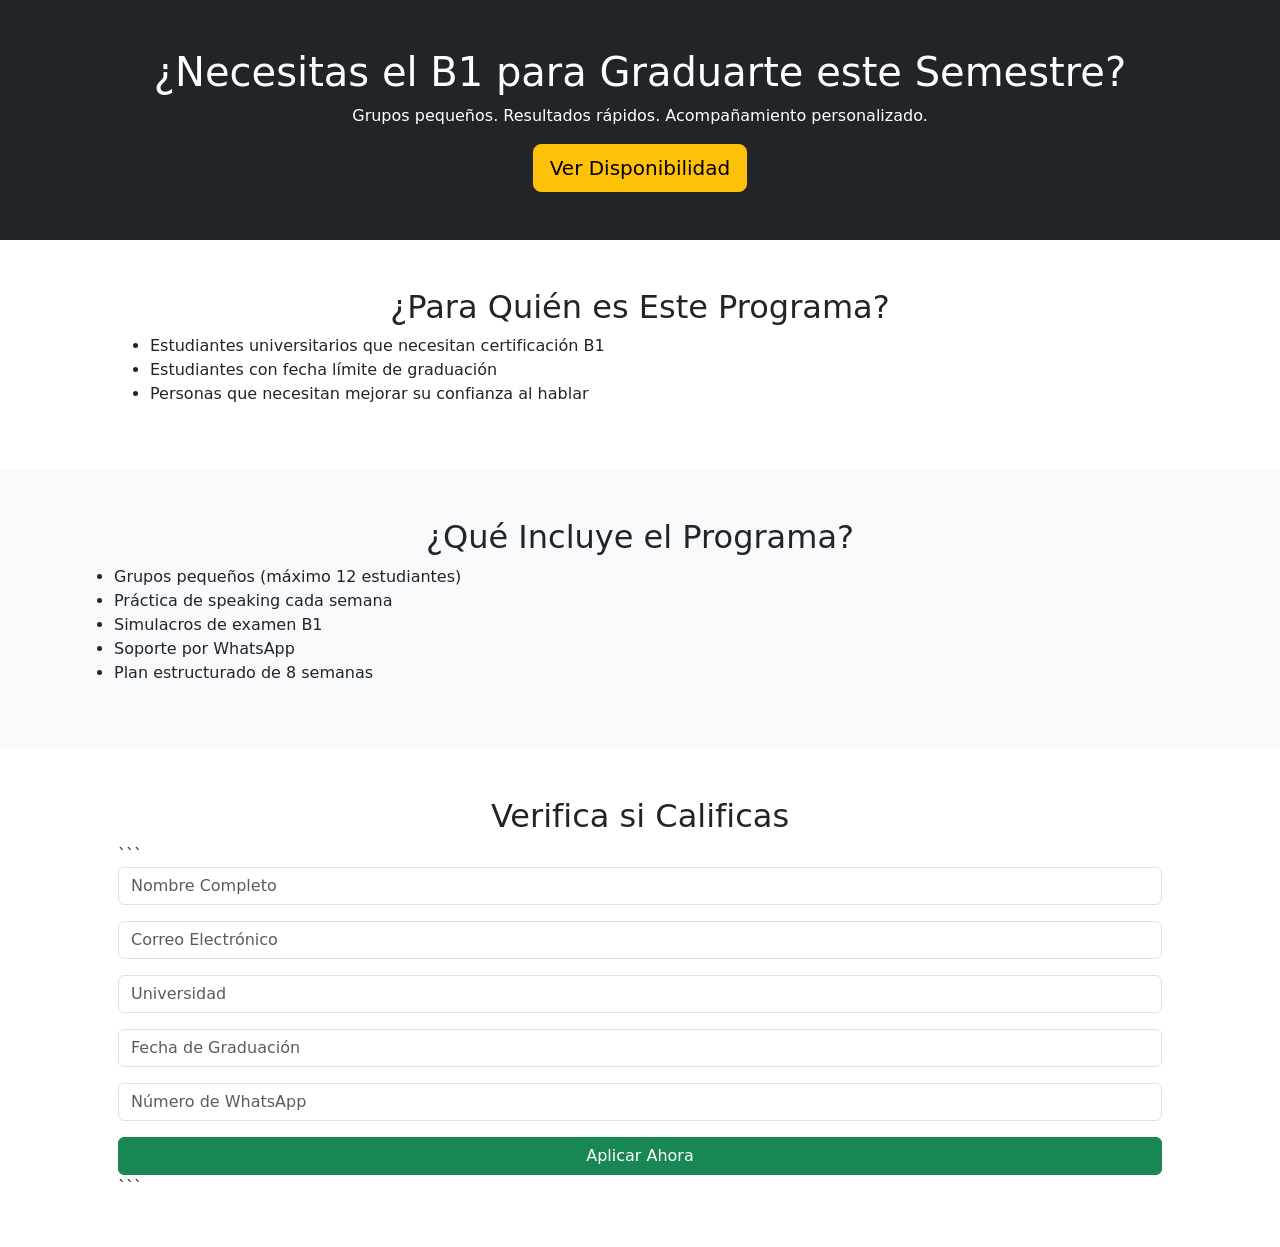
==== index.html @ 2f5dd470 "Add files via upload" ====
<!DOCTYPE html>

<html lang="es">
<head>
  <meta charset="UTF-8">
  <meta name="viewport" content="width=device-width, initial-scale=1">

  <title>BritLingo Programa B1</title>
  <link href="https://cdn.jsdelivr.net/npm/bootstrap@5.3.2/dist/css/bootstrap.min.css" rel="stylesheet">
  <link rel="stylesheet" href="styles.css">
</head>

<body>

<!-- HERO -->

<section class="bg-dark text-white text-center p-5">
  <h1>¿Necesitas el B1 para Graduarte este Semestre?</h1>
  <p>Grupos pequeños. Resultados rápidos. Acompañamiento personalizado.</p>
  <a href="#apply" class="btn btn-warning btn-lg">Ver Disponibilidad</a>
</section>

<!-- PARA QUIÉN ES -->

<section class="container p-5">
  <h2 class="text-center">¿Para Quién es Este Programa?</h2>
  <ul>
    <li>Estudiantes universitarios que necesitan certificación B1</li>
    <li>Estudiantes con fecha límite de graduación</li>
    <li>Personas que necesitan mejorar su confianza al hablar</li>
  </ul>
</section>

<!-- BENEFICIOS -->

<section class="bg-light p-5">
  <div class="container">
    <h2 class="text-center">¿Qué Incluye el Programa?</h2>
    <ul>
      <li>Grupos pequeños (máximo 12 estudiantes)</li>
      <li>Práctica de speaking cada semana</li>
      <li>Simulacros de examen B1</li>
      <li>Soporte por WhatsApp</li>
      <li>Plan estructurado de 8 semanas</li>
    </ul>
  </div>
</section>

<!-- FORMULARIO -->

<section id="apply" class="container p-5">
  <h2 class="text-center">Verifica si Calificas</h2>

<form action="https://hook.eu2.make.com/7elasmasxfqbbw2cstdcckxref2mr62m" 
      method="POST"
      onsubmit="setTimeout(function(){ window.location='thankyou.html'; }, 500);">
```
<input class="form-control mb-3" name="name" placeholder="Nombre Completo" required>

<input class="form-control mb-3" name="email" type="email" placeholder="Correo Electrónico" required>

<input class="form-control mb-3" name="university" placeholder="Universidad">

<input class="form-control mb-3" name="deadline" placeholder="Fecha de Graduación">

<input class="form-control mb-3" name="whatsapp" placeholder="Número de WhatsApp">

<button class="btn btn-success w-100">
  Aplicar Ahora
</button>
```

  </form>
</section>

</body>
</html>
---- styles.css ----
.hero {
height: 90vh;
background: linear-gradient(rgba(0,0,0,0.6), rgba(0,0,0,0.6)),
url("https://images.unsplash.com/photo-1523240795612-9a054b0db644");
background-size: cover;
background-position: center;
}
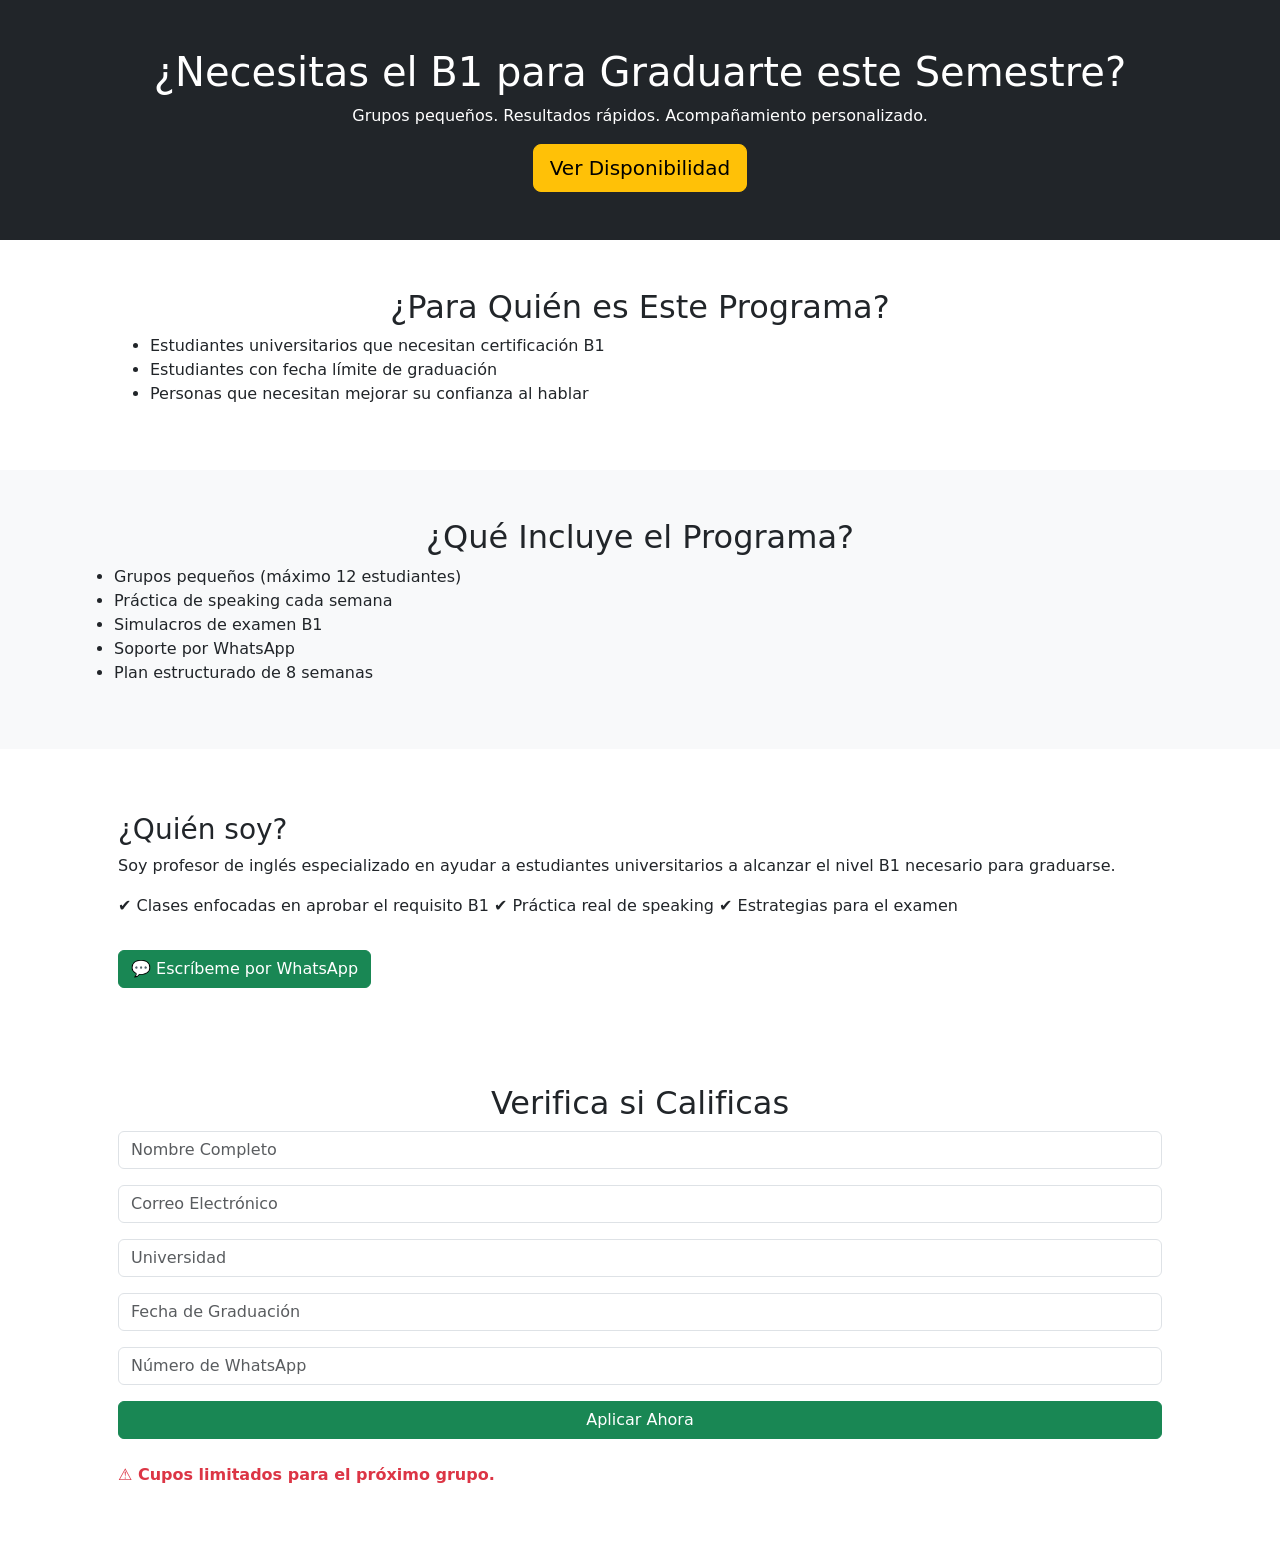
==== commit f22aabe8: "Update index.html with instructor info and warning Added a new section about the instructor and upda" ====
--- a/index.html
+++ b/index.html
@@ -47,15 +47,34 @@
   </div>
 </section>
 
+<section class="container p-5">
+  <h3 class="mt-3">¿Quién soy?</h3>
+Soy profesor de inglés especializado en ayudar a estudiantes universitarios 
+a alcanzar el nivel B1 necesario para graduarse.
+</p>
+
+<p>
+✔ Clases enfocadas en aprobar el requisito B1  
+✔ Práctica real de speaking  
+✔ Estrategias para el examen  
+</p>
+  <a href="https://wa.me/593979907048" class="btn btn-success mt-3">
+💬 Escríbeme por WhatsApp
+</a>
+  </div>
+
+
+
+</section>
+
+
 <!-- FORMULARIO -->
-
 <section id="apply" class="container p-5">
   <h2 class="text-center">Verifica si Calificas</h2>
 
 <form action="https://hook.eu2.make.com/7elasmasxfqbbw2cstdcckxref2mr62m" 
       method="POST"
       onsubmit="setTimeout(function(){ window.location='thankyou.html'; }, 500);">
-```
 <input class="form-control mb-3" name="name" placeholder="Nombre Completo" required>
 
 <input class="form-control mb-3" name="email" type="email" placeholder="Correo Electrónico" required>
@@ -69,10 +88,14 @@
 <button class="btn btn-success w-100">
   Aplicar Ahora
 </button>
-```
 
   </form>
+  <p class="text-danger fw-bold mt-4">
+⚠️ Cupos limitados para el próximo grupo.
+</p>
+
 </section>
 
 </body>
 </html>
+
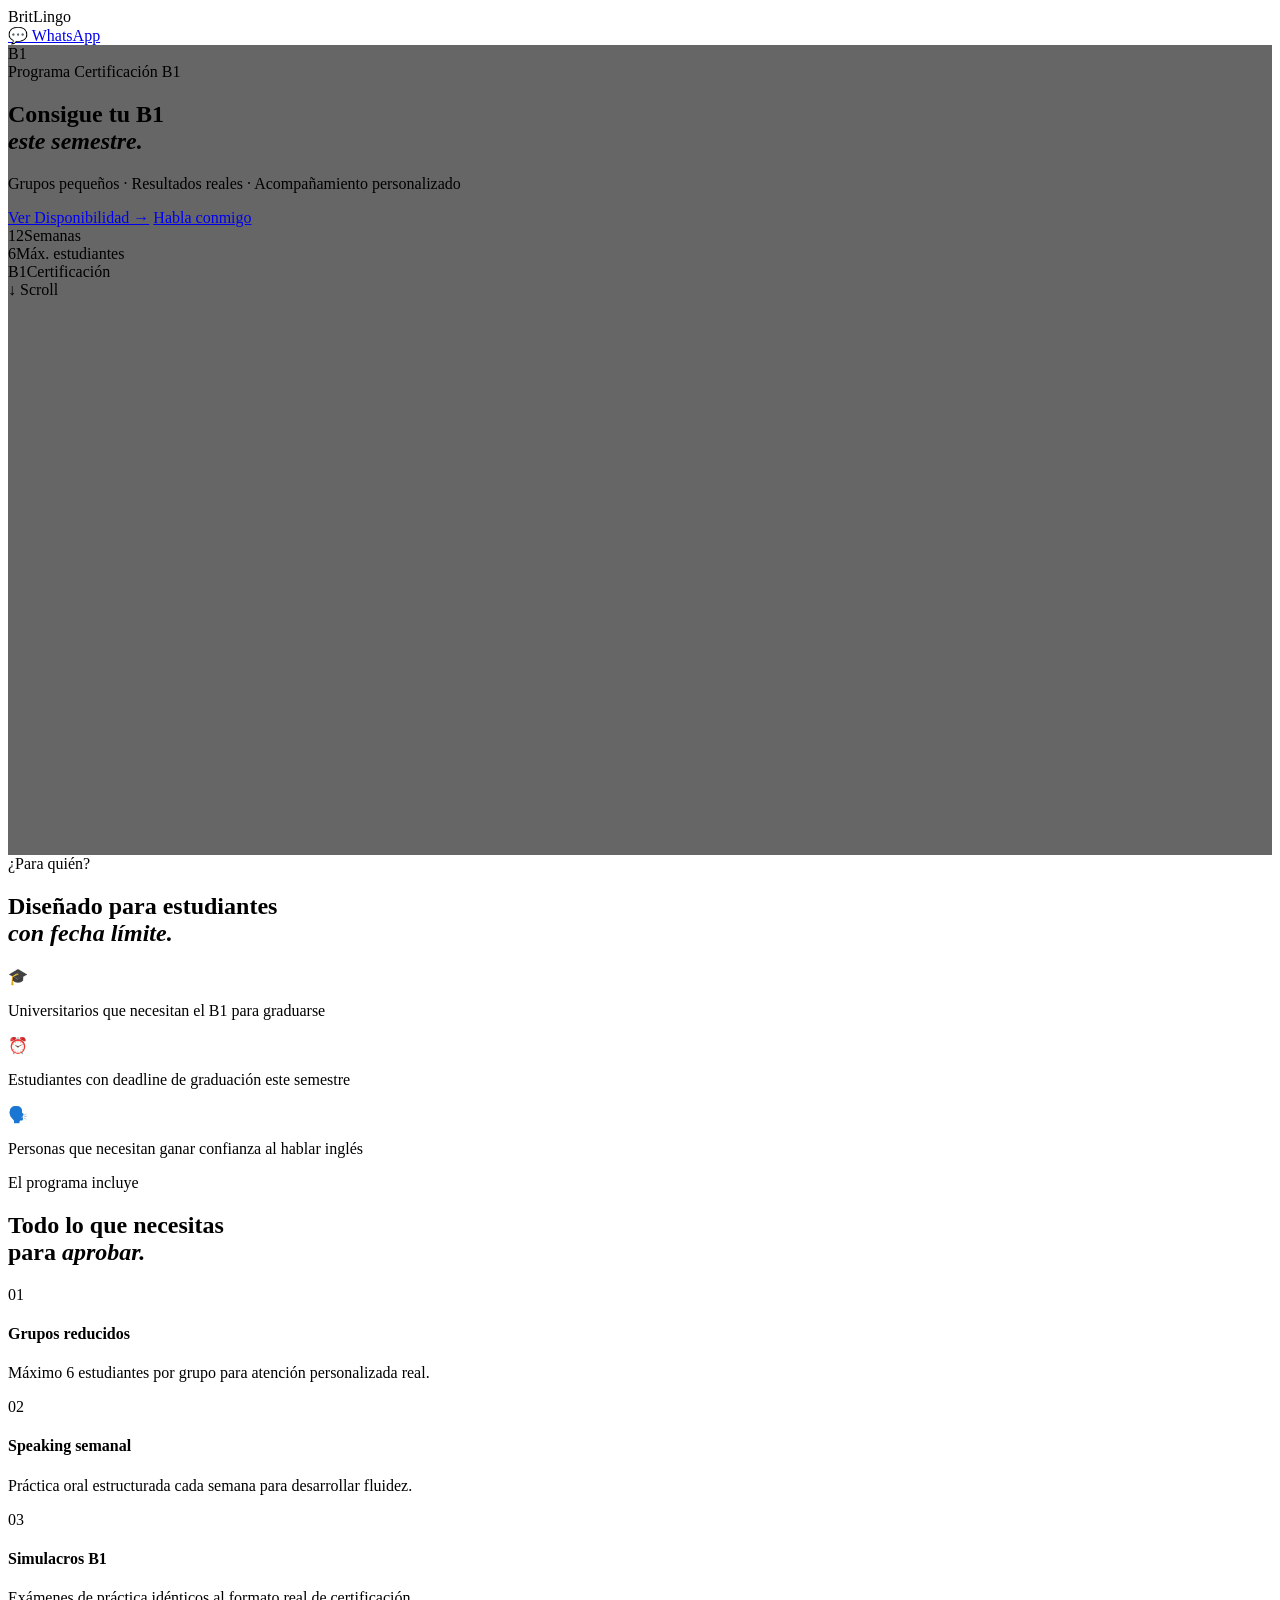
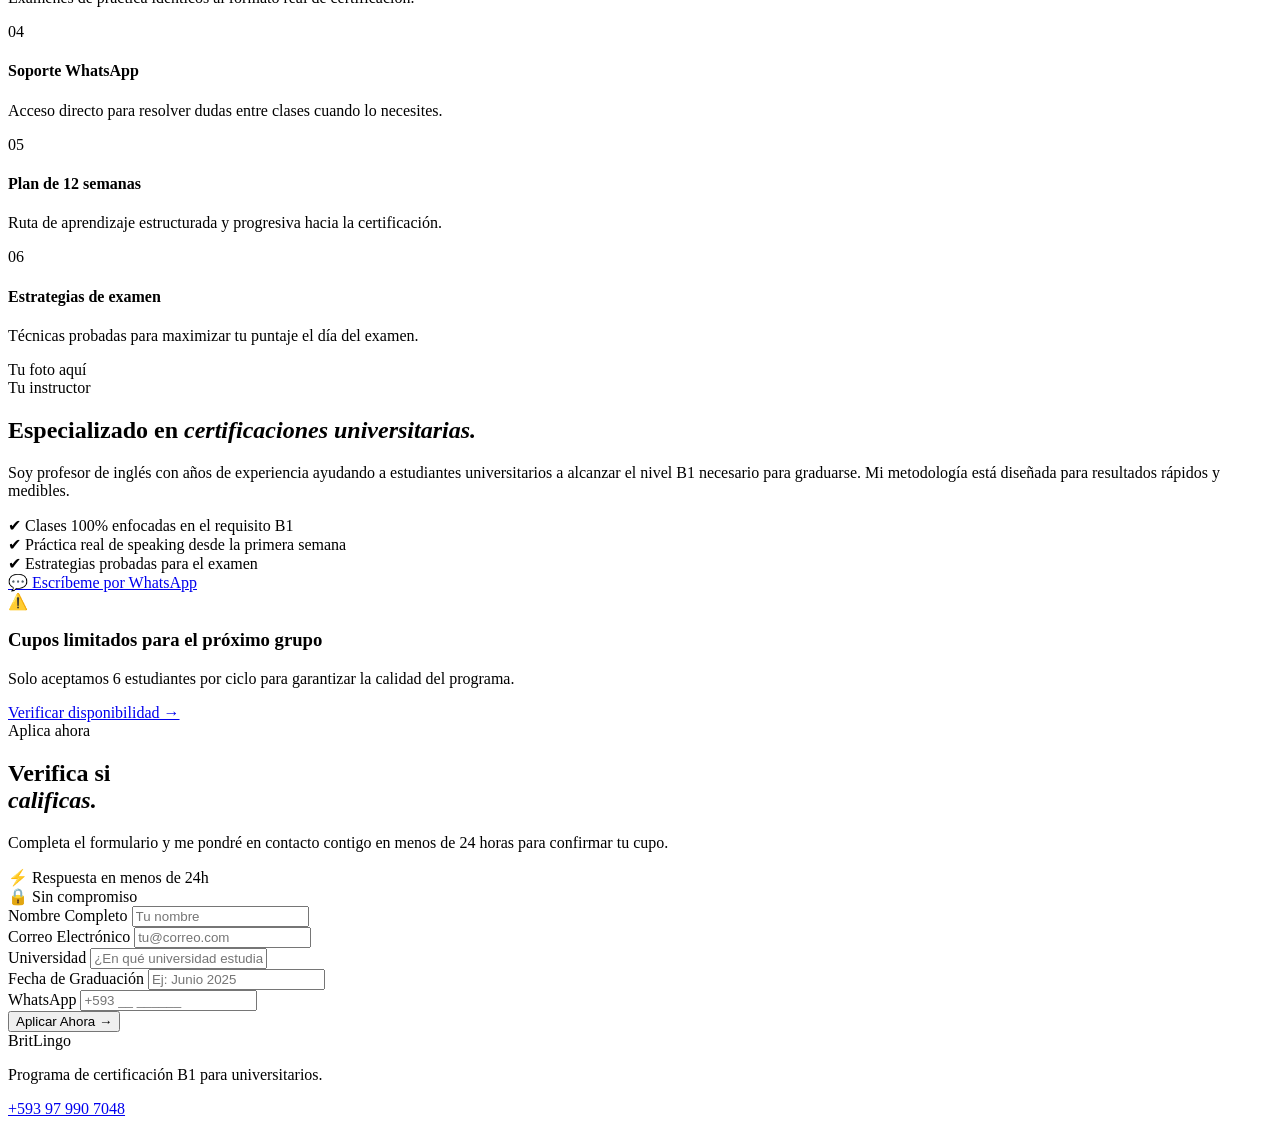
==== commit ffc3d42e: "Refactor index.html structure and content" ====
--- a/index.html
+++ b/index.html
@@ -1,100 +1,229 @@
-
 <!DOCTYPE html>
-
 <html lang="es">
 <head>
   <meta charset="UTF-8">
   <meta name="viewport" content="width=device-width, initial-scale=1">
-
-  <title>BritLingo Programa B1</title>
-  <link href="https://cdn.jsdelivr.net/npm/bootstrap@5.3.2/dist/css/bootstrap.min.css" rel="stylesheet">
+  <title>BritLingo — Programa B1</title>
+  <link rel="preconnect" href="https://fonts.googleapis.com">
+  <link rel="preconnect" href="https://fonts.gstatic.com" crossorigin>
+  <link href="https://fonts.googleapis.com/css2?family=Playfair+Display:wght@400;700;900&family=DM+Sans:wght@300;400;500;600&display=swap" rel="stylesheet">
   <link rel="stylesheet" href="styles.css">
 </head>
-
 <body>
 
+<!-- NAV -->
+<nav class="nav-bar">
+  <div class="nav-inner">
+    <div class="nav-logo">Brit<span>Lingo</span></div>
+    <a href="https://wa.me/593979907048" class="nav-cta">💬 WhatsApp</a>
+  </div>
+</nav>
+
 <!-- HERO -->
-
-<section class="bg-dark text-white text-center p-5">
-  <h1>¿Necesitas el B1 para Graduarte este Semestre?</h1>
-  <p>Grupos pequeños. Resultados rápidos. Acompañamiento personalizado.</p>
-  <a href="#apply" class="btn btn-warning btn-lg">Ver Disponibilidad</a>
+<section class="hero">
+  <div class="hero-bg-text">B1</div>
+  <div class="hero-content">
+    <div class="hero-badge">Programa Certificación B1</div>
+    <h1 class="hero-title">
+      Consigue tu B1<br>
+      <em>este semestre.</em>
+    </h1>
+    <p class="hero-sub">Grupos pequeños · Resultados reales · Acompañamiento personalizado</p>
+    <div class="hero-actions">
+      <a href="#apply" class="btn-primary">Ver Disponibilidad →</a>
+      <a href="https://wa.me/593979907048" class="btn-ghost">Habla conmigo</a>
+    </div>
+    <div class="hero-stats">
+      <div class="stat"><span class="stat-num">12</span><span class="stat-label">Semanas</span></div>
+      <div class="stat-divider"></div>
+      <div class="stat"><span class="stat-num">6</span><span class="stat-label">Máx. estudiantes</span></div>
+      <div class="stat-divider"></div>
+      <div class="stat"><span class="stat-num">B1</span><span class="stat-label">Certificación</span></div>
+    </div>
+  </div>
+  <div class="hero-scroll">↓ Scroll</div>
 </section>
 
 <!-- PARA QUIÉN ES -->
-
-<section class="container p-5">
-  <h2 class="text-center">¿Para Quién es Este Programa?</h2>
-  <ul>
-    <li>Estudiantes universitarios que necesitan certificación B1</li>
-    <li>Estudiantes con fecha límite de graduación</li>
-    <li>Personas que necesitan mejorar su confianza al hablar</li>
-  </ul>
-</section>
-
-<!-- BENEFICIOS -->
-
-<section class="bg-light p-5">
-  <div class="container">
-    <h2 class="text-center">¿Qué Incluye el Programa?</h2>
-    <ul>
-      <li>Grupos pequeños (máximo 12 estudiantes)</li>
-      <li>Práctica de speaking cada semana</li>
-      <li>Simulacros de examen B1</li>
-      <li>Soporte por WhatsApp</li>
-      <li>Plan estructurado de 8 semanas</li>
-    </ul>
-  </div>
-</section>
-
-<section class="container p-5">
-  <h3 class="mt-3">¿Quién soy?</h3>
-Soy profesor de inglés especializado en ayudar a estudiantes universitarios 
-a alcanzar el nivel B1 necesario para graduarse.
-</p>
-
-<p>
-✔ Clases enfocadas en aprobar el requisito B1  
-✔ Práctica real de speaking  
-✔ Estrategias para el examen  
-</p>
-  <a href="https://wa.me/593979907048" class="btn btn-success mt-3">
-💬 Escríbeme por WhatsApp
-</a>
-  </div>
-
-
-
-</section>
-
+<section class="section-for-who">
+  <div class="container-split">
+    <div class="split-label">¿Para quién?</div>
+    <div class="split-content">
+      <h2>Diseñado para estudiantes<br><em>con fecha límite.</em></h2>
+      <div class="for-who-cards">
+        <div class="fw-card">
+          <div class="fw-icon">🎓</div>
+          <p>Universitarios que necesitan el B1 para graduarse</p>
+        </div>
+        <div class="fw-card">
+          <div class="fw-icon">⏰</div>
+          <p>Estudiantes con deadline de graduación este semestre</p>
+        </div>
+        <div class="fw-card">
+          <div class="fw-icon">🗣️</div>
+          <p>Personas que necesitan ganar confianza al hablar inglés</p>
+        </div>
+      </div>
+    </div>
+  </div>
+</section>
+
+<!-- INCLUYE -->
+<section class="section-includes">
+  <div class="container-center">
+    <div class="section-eyebrow">El programa incluye</div>
+    <h2>Todo lo que necesitas<br>para <em>aprobar.</em></h2>
+    <div class="includes-grid">
+      <div class="inc-item">
+        <div class="inc-number">01</div>
+        <div class="inc-text">
+          <h4>Grupos reducidos</h4>
+          <p>Máximo 6 estudiantes por grupo para atención personalizada real.</p>
+        </div>
+      </div>
+      <div class="inc-item">
+        <div class="inc-number">02</div>
+        <div class="inc-text">
+          <h4>Speaking semanal</h4>
+          <p>Práctica oral estructurada cada semana para desarrollar fluidez.</p>
+        </div>
+      </div>
+      <div class="inc-item">
+        <div class="inc-number">03</div>
+        <div class="inc-text">
+          <h4>Simulacros B1</h4>
+          <p>Exámenes de práctica idénticos al formato real de certificación.</p>
+        </div>
+      </div>
+      <div class="inc-item">
+        <div class="inc-number">04</div>
+        <div class="inc-text">
+          <h4>Soporte WhatsApp</h4>
+          <p>Acceso directo para resolver dudas entre clases cuando lo necesites.</p>
+        </div>
+      </div>
+      <div class="inc-item">
+        <div class="inc-number">05</div>
+        <div class="inc-text">
+          <h4>Plan de 12 semanas</h4>
+          <p>Ruta de aprendizaje estructurada y progresiva hacia la certificación.</p>
+        </div>
+      </div>
+      <div class="inc-item">
+        <div class="inc-number">06</div>
+        <div class="inc-text">
+          <h4>Estrategias de examen</h4>
+          <p>Técnicas probadas para maximizar tu puntaje el día del examen.</p>
+        </div>
+      </div>
+    </div>
+  </div>
+</section>
+
+<!-- ABOUT -->
+<section class="section-about">
+  <div class="about-inner">
+    <div class="about-photo">
+      <div class="about-photo-placeholder">
+        <span>Tu foto aquí</span>
+      </div>
+    </div>
+    <div class="about-text">
+      <div class="section-eyebrow">Tu instructor</div>
+      <h2>Especializado en <em>certificaciones universitarias.</em></h2>
+      <p class="about-bio">
+        Soy profesor de inglés con años de experiencia ayudando a estudiantes universitarios a alcanzar el nivel B1 necesario para graduarse. Mi metodología está diseñada para resultados rápidos y medibles.
+      </p>
+      <div class="about-checks">
+        <div class="check-item">✔ Clases 100% enfocadas en el requisito B1</div>
+        <div class="check-item">✔ Práctica real de speaking desde la primera semana</div>
+        <div class="check-item">✔ Estrategias probadas para el examen</div>
+      </div>
+      <a href="https://wa.me/593979907048" class="btn-primary">💬 Escríbeme por WhatsApp</a>
+    </div>
+  </div>
+</section>
+
+<!-- URGENCIA -->
+<section class="section-urgency">
+  <div class="urgency-inner">
+    <div class="urgency-icon">⚠️</div>
+    <h3>Cupos limitados para el próximo grupo</h3>
+    <p>Solo aceptamos 6 estudiantes por ciclo para garantizar la calidad del programa.</p>
+    <a href="#apply" class="btn-light">Verificar disponibilidad →</a>
+  </div>
+</section>
 
 <!-- FORMULARIO -->
-<section id="apply" class="container p-5">
-  <h2 class="text-center">Verifica si Calificas</h2>
-
-<form action="https://hook.eu2.make.com/7elasmasxfqbbw2cstdcckxref2mr62m" 
-      method="POST"
-      onsubmit="setTimeout(function(){ window.location='thankyou.html'; }, 500);">
-<input class="form-control mb-3" name="name" placeholder="Nombre Completo" required>
-
-<input class="form-control mb-3" name="email" type="email" placeholder="Correo Electrónico" required>
-
-<input class="form-control mb-3" name="university" placeholder="Universidad">
-
-<input class="form-control mb-3" name="deadline" placeholder="Fecha de Graduación">
-
-<input class="form-control mb-3" name="whatsapp" placeholder="Número de WhatsApp">
-
-<button class="btn btn-success w-100">
-  Aplicar Ahora
-</button>
-
-  </form>
-  <p class="text-danger fw-bold mt-4">
-⚠️ Cupos limitados para el próximo grupo.
-</p>
-
-</section>
+<section id="apply" class="section-form">
+  <div class="form-container">
+    <div class="form-left">
+      <div class="section-eyebrow">Aplica ahora</div>
+      <h2>Verifica si<br><em>calificas.</em></h2>
+      <p>Completa el formulario y me pondré en contacto contigo en menos de 24 horas para confirmar tu cupo.</p>
+      <div class="form-promise">
+        <div class="promise-item">⚡ Respuesta en menos de 24h</div>
+        <div class="promise-item">🔒 Sin compromiso</div>
+      </div>
+    </div>
+    <div class="form-right">
+      <form 
+        action="https://hook.eu2.make.com/7elasmasxfqbbw2cstdcckxref2mr62m" 
+        method="POST"
+        onsubmit="setTimeout(function(){ window.location='thankyou.html'; }, 500);">
+        
+        <div class="form-group">
+          <label>Nombre Completo</label>
+          <input type="text" name="name" placeholder="Tu nombre" required>
+        </div>
+        <div class="form-group">
+          <label>Correo Electrónico</label>
+          <input type="email" name="email" placeholder="tu@correo.com" required>
+        </div>
+        <div class="form-group">
+          <label>Universidad</label>
+          <input type="text" name="university" placeholder="¿En qué universidad estudias?">
+        </div>
+        <div class="form-group">
+          <label>Fecha de Graduación</label>
+          <input type="text" name="deadline" placeholder="Ej: Junio 2025">
+        </div>
+        <div class="form-group">
+          <label>WhatsApp</label>
+          <input type="tel" name="whatsapp" placeholder="+593 __ ______">
+        </div>
+        <button type="submit" class="btn-submit">
+          Aplicar Ahora →
+        </button>
+      </form>
+    </div>
+  </div>
+</section>
+
+<!-- FOOTER -->
+<footer class="site-footer">
+  <div class="footer-inner">
+    <div class="footer-logo">Brit<span>Lingo</span></div>
+    <p>Programa de certificación B1 para universitarios.</p>
+    <a href="https://wa.me/593979907048">+593 97 990 7048</a>
+  </div>
+</footer>
+
+<script>
+  // Scroll reveal
+  const observer = new IntersectionObserver((entries) => {
+    entries.forEach(e => {
+      if (e.isIntersecting) {
+        e.target.classList.add('visible');
+      }
+    });
+  }, { threshold: 0.1 });
+
+  document.querySelectorAll('.fw-card, .inc-item, .check-item, .about-text, .about-photo').forEach(el => {
+    el.classList.add('reveal');
+    observer.observe(el);
+  });
+</script>
 
 </body>
 </html>
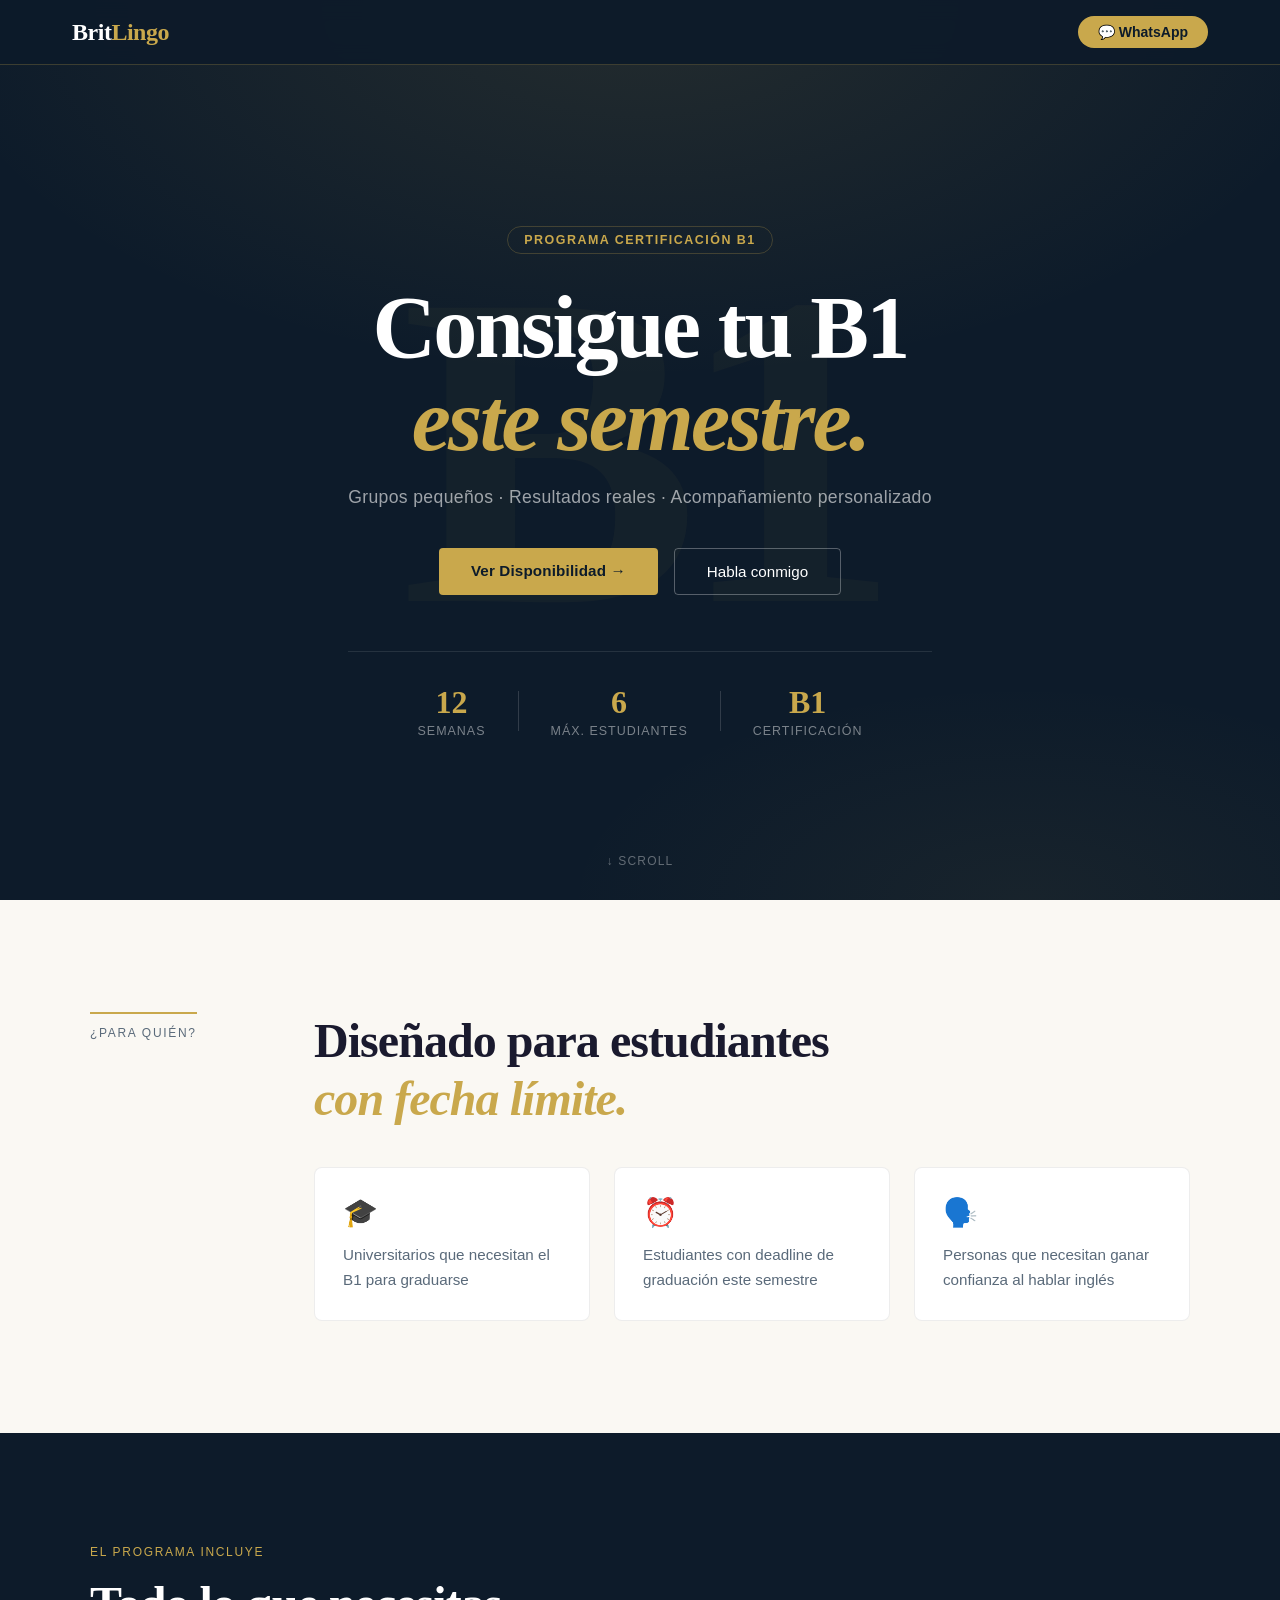
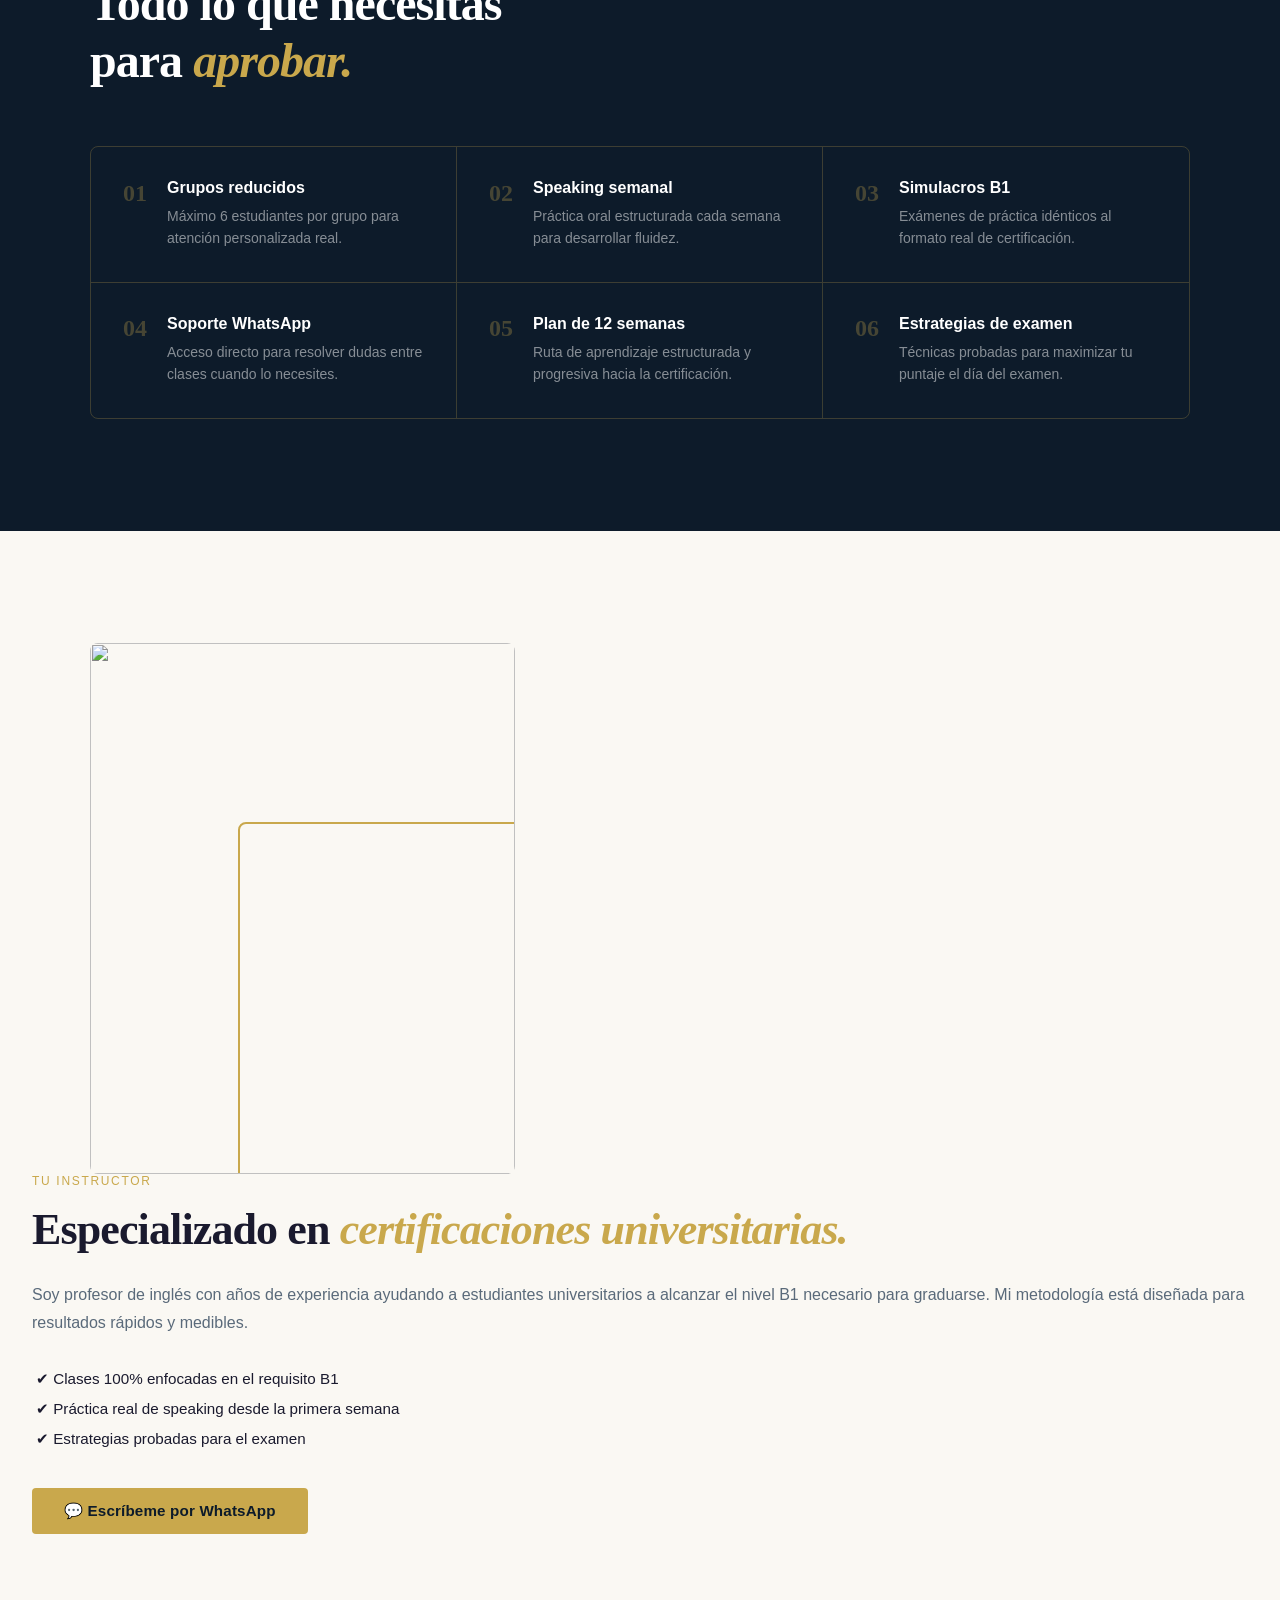
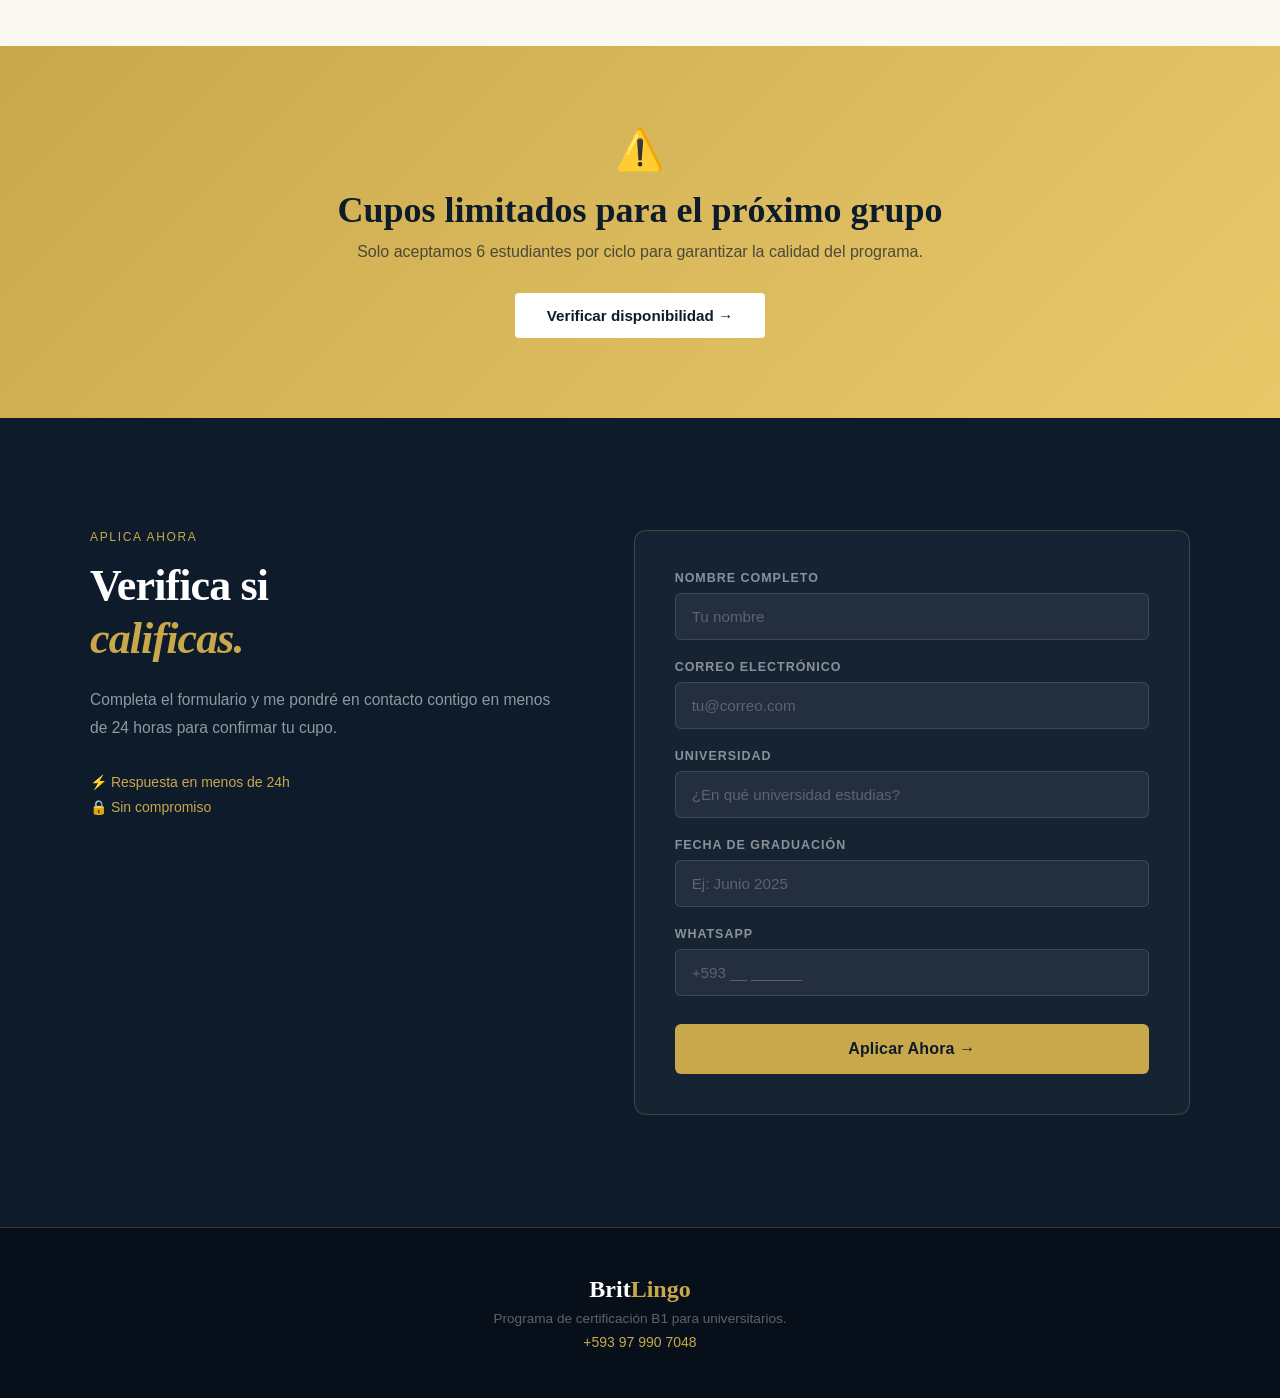
==== commit 6c2e4a4f: "Fix HTML encoding issues in index.html" ====
--- a/index.html
+++ b/index.html
@@ -124,8 +124,7 @@
 <section class="section-about">
   <div class="about-inner">
     <div class="about-photo">
-      <div class="about-photo-placeholder">
-        <span>Tu foto aquí</span>
+        <span><img src="profesional.jpg" style="width:100%;height:100%;object-fit:cover;"></span>
       </div>
     </div>
     <div class="about-text">
@@ -228,3 +227,4 @@
 </body>
 </html>
 
+
--- a/styles.css
+++ b/styles.css
@@ -1,7 +1,636 @@
+/* ============================================
+   BRITLINGO — STYLES
+   Aesthetic: Editorial luxury, navy + gold
+   ============================================ */
+
+:root {
+  --navy: #0d1b2a;
+  --navy-mid: #1a2e45;
+  --gold: #c9a84c;
+  --gold-light: #e8c96a;
+  --cream: #faf8f3;
+  --white: #ffffff;
+  --text: #1a1a2e;
+  --text-muted: #5a6a7a;
+  --border: rgba(201, 168, 76, 0.25);
+  --font-display: 'Playfair Display', Georgia, serif;
+  --font-body: 'DM Sans', sans-serif;
+}
+
+*, *::before, *::after {
+  margin: 0;
+  padding: 0;
+  box-sizing: border-box;
+}
+
+html { scroll-behavior: smooth; }
+
+body {
+  font-family: var(--font-body);
+  color: var(--text);
+  background: var(--cream);
+  overflow-x: hidden;
+}
+
+em {
+  font-style: italic;
+  color: var(--gold);
+  font-family: var(--font-display);
+}
+
+/* ===== NAV ===== */
+.nav-bar {
+  position: fixed;
+  top: 0; left: 0; right: 0;
+  z-index: 100;
+  background: rgba(13, 27, 42, 0.95);
+  backdrop-filter: blur(10px);
+  border-bottom: 1px solid var(--border);
+}
+.nav-inner {
+  max-width: 1200px;
+  margin: 0 auto;
+  padding: 1rem 2rem;
+  display: flex;
+  justify-content: space-between;
+  align-items: center;
+}
+.nav-logo {
+  font-family: var(--font-display);
+  font-size: 1.5rem;
+  font-weight: 700;
+  color: var(--white);
+  letter-spacing: -0.02em;
+}
+.nav-logo span { color: var(--gold); }
+.nav-cta {
+  background: var(--gold);
+  color: var(--navy);
+  text-decoration: none;
+  padding: 0.5rem 1.25rem;
+  border-radius: 50px;
+  font-weight: 600;
+  font-size: 0.875rem;
+  transition: background 0.2s, transform 0.2s;
+}
+.nav-cta:hover {
+  background: var(--gold-light);
+  transform: translateY(-1px);
+}
+
+/* ===== HERO ===== */
 .hero {
-height: 90vh;
-background: linear-gradient(rgba(0,0,0,0.6), rgba(0,0,0,0.6)),
-url("https://images.unsplash.com/photo-1523240795612-9a054b0db644");
-background-size: cover;
-background-position: center;
-}
+  min-height: 100vh;
+  background: var(--navy);
+  display: flex;
+  flex-direction: column;
+  justify-content: center;
+  align-items: center;
+  text-align: center;
+  padding: 8rem 2rem 4rem;
+  position: relative;
+  overflow: hidden;
+}
+.hero::before {
+  content: '';
+  position: absolute;
+  inset: 0;
+  background: 
+    radial-gradient(ellipse 80% 60% at 50% 0%, rgba(201,168,76,0.12) 0%, transparent 70%),
+    radial-gradient(ellipse 60% 40% at 80% 100%, rgba(201,168,76,0.06) 0%, transparent 60%);
+}
+.hero-bg-text {
+  position: absolute;
+  font-family: var(--font-display);
+  font-size: clamp(200px, 35vw, 480px);
+  font-weight: 900;
+  color: rgba(201, 168, 76, 0.04);
+  user-select: none;
+  top: 50%;
+  left: 50%;
+  transform: translate(-50%, -50%);
+  letter-spacing: -0.05em;
+  line-height: 1;
+}
+.hero-content {
+  position: relative;
+  z-index: 2;
+  max-width: 750px;
+  animation: fadeUp 0.9s ease both;
+}
+.hero-badge {
+  display: inline-block;
+  border: 1px solid var(--border);
+  color: var(--gold);
+  font-size: 0.78rem;
+  font-weight: 600;
+  letter-spacing: 0.12em;
+  text-transform: uppercase;
+  padding: 0.4rem 1rem;
+  border-radius: 50px;
+  margin-bottom: 1.75rem;
+}
+.hero-title {
+  font-family: var(--font-display);
+  font-size: clamp(3rem, 7vw, 5.5rem);
+  font-weight: 900;
+  color: var(--white);
+  line-height: 1.05;
+  letter-spacing: -0.03em;
+  margin-bottom: 1.25rem;
+}
+.hero-sub {
+  font-size: 1.1rem;
+  color: rgba(255,255,255,0.6);
+  font-weight: 300;
+  letter-spacing: 0.02em;
+  margin-bottom: 2.5rem;
+}
+.hero-actions {
+  display: flex;
+  gap: 1rem;
+  justify-content: center;
+  flex-wrap: wrap;
+  margin-bottom: 3.5rem;
+}
+.hero-stats {
+  display: flex;
+  align-items: center;
+  gap: 2rem;
+  justify-content: center;
+  border-top: 1px solid rgba(255,255,255,0.1);
+  padding-top: 2rem;
+  flex-wrap: wrap;
+  animation: fadeUp 0.9s 0.3s ease both;
+}
+.stat { text-align: center; }
+.stat-num {
+  display: block;
+  font-family: var(--font-display);
+  font-size: 2rem;
+  font-weight: 700;
+  color: var(--gold);
+}
+.stat-label {
+  display: block;
+  font-size: 0.78rem;
+  color: rgba(255,255,255,0.45);
+  letter-spacing: 0.08em;
+  text-transform: uppercase;
+  margin-top: 0.2rem;
+}
+.stat-divider {
+  width: 1px;
+  height: 40px;
+  background: rgba(255,255,255,0.15);
+}
+.hero-scroll {
+  position: absolute;
+  bottom: 2rem;
+  left: 50%;
+  transform: translateX(-50%);
+  font-size: 0.75rem;
+  color: rgba(255,255,255,0.35);
+  letter-spacing: 0.1em;
+  text-transform: uppercase;
+  animation: bounce 2s infinite;
+}
+
+/* ===== BUTTONS ===== */
+.btn-primary {
+  display: inline-block;
+  background: var(--gold);
+  color: var(--navy);
+  text-decoration: none;
+  padding: 0.875rem 2rem;
+  border-radius: 4px;
+  font-weight: 700;
+  font-size: 0.95rem;
+  transition: all 0.2s;
+  letter-spacing: 0.01em;
+}
+.btn-primary:hover {
+  background: var(--gold-light);
+  transform: translateY(-2px);
+  box-shadow: 0 8px 30px rgba(201,168,76,0.4);
+}
+.btn-ghost {
+  display: inline-block;
+  background: transparent;
+  color: var(--white);
+  text-decoration: none;
+  padding: 0.875rem 2rem;
+  border-radius: 4px;
+  font-weight: 500;
+  font-size: 0.95rem;
+  border: 1px solid rgba(255,255,255,0.3);
+  transition: all 0.2s;
+}
+.btn-ghost:hover {
+  border-color: var(--gold);
+  color: var(--gold);
+}
+.btn-light {
+  display: inline-block;
+  background: var(--white);
+  color: var(--navy);
+  text-decoration: none;
+  padding: 0.875rem 2rem;
+  border-radius: 4px;
+  font-weight: 700;
+  font-size: 0.95rem;
+  transition: all 0.2s;
+}
+.btn-light:hover {
+  background: var(--cream);
+  transform: translateY(-2px);
+}
+
+/* ===== SECTION: PARA QUIÉN ===== */
+.section-for-who {
+  padding: 7rem 2rem;
+  background: var(--cream);
+}
+.container-split {
+  max-width: 1100px;
+  margin: 0 auto;
+  display: grid;
+  grid-template-columns: 160px 1fr;
+  gap: 4rem;
+  align-items: start;
+}
+.split-label {
+  font-size: 0.75rem;
+  letter-spacing: 0.14em;
+  text-transform: uppercase;
+  color: var(--text-muted);
+  padding-top: 0.75rem;
+  border-top: 2px solid var(--gold);
+  width: fit-content;
+}
+.split-content h2 {
+  font-family: var(--font-display);
+  font-size: clamp(2rem, 4vw, 3rem);
+  font-weight: 700;
+  line-height: 1.2;
+  margin-bottom: 2.5rem;
+  letter-spacing: -0.02em;
+}
+.for-who-cards {
+  display: grid;
+  grid-template-columns: repeat(3, 1fr);
+  gap: 1.5rem;
+}
+.fw-card {
+  background: var(--white);
+  border: 1px solid rgba(0,0,0,0.07);
+  border-radius: 8px;
+  padding: 1.75rem;
+  transition: all 0.3s;
+}
+.fw-card:hover {
+  border-color: var(--gold);
+  box-shadow: 0 12px 40px rgba(0,0,0,0.07);
+  transform: translateY(-3px);
+}
+.fw-icon {
+  font-size: 1.75rem;
+  margin-bottom: 0.875rem;
+}
+.fw-card p {
+  font-size: 0.95rem;
+  line-height: 1.6;
+  color: var(--text-muted);
+}
+
+/* ===== SECTION: INCLUYE ===== */
+.section-includes {
+  background: var(--navy);
+  padding: 7rem 2rem;
+}
+.container-center {
+  max-width: 1100px;
+  margin: 0 auto;
+}
+.section-eyebrow {
+  font-size: 0.75rem;
+  letter-spacing: 0.14em;
+  text-transform: uppercase;
+  color: var(--gold);
+  margin-bottom: 1rem;
+}
+.section-includes h2 {
+  font-family: var(--font-display);
+  font-size: clamp(2rem, 4vw, 3rem);
+  font-weight: 700;
+  color: var(--white);
+  line-height: 1.2;
+  margin-bottom: 3.5rem;
+  letter-spacing: -0.02em;
+}
+.includes-grid {
+  display: grid;
+  grid-template-columns: repeat(3, 1fr);
+  gap: 0;
+  border: 1px solid var(--border);
+  border-radius: 8px;
+  overflow: hidden;
+}
+.inc-item {
+  padding: 2rem;
+  border-right: 1px solid var(--border);
+  border-bottom: 1px solid var(--border);
+  display: flex;
+  gap: 1.25rem;
+  transition: background 0.25s;
+}
+.inc-item:hover { background: rgba(201,168,76,0.05); }
+.inc-item:nth-child(3n) { border-right: none; }
+.inc-item:nth-child(4), .inc-item:nth-child(5), .inc-item:nth-child(6) { border-bottom: none; }
+.inc-number {
+  font-family: var(--font-display);
+  font-size: 1.5rem;
+  font-weight: 700;
+  color: rgba(201,168,76,0.3);
+  line-height: 1;
+  flex-shrink: 0;
+  padding-top: 0.1rem;
+}
+.inc-text h4 {
+  font-weight: 600;
+  color: var(--white);
+  margin-bottom: 0.5rem;
+  font-size: 1rem;
+}
+.inc-text p {
+  font-size: 0.875rem;
+  color: rgba(255,255,255,0.5);
+  line-height: 1.6;
+}
+
+/* ===== SECTION: ABOUT ===== */
+.section-about {
+  padding: 7rem 2rem;
+  background: var(--cream);
+}
+.about-inner {
+  max-width: 1100px;
+  margin: 0 auto;
+  display: grid;
+  grid-template-columns: 1fr 1.4fr;
+  gap: 5rem;
+  align-items: center;
+}
+.about-photo {
+  aspect-ratio: 4/5;
+  border-radius: 8px;
+  overflow: hidden;
+  position: relative;
+}
+.about-photo::after {
+  content: '';
+  position: absolute;
+  bottom: -20px;
+  right: -20px;
+  width: 70%;
+  height: 70%;
+  border: 2px solid var(--gold);
+  border-radius: 8px;
+  z-index: -1;
+}
+.about-photo-placeholder {
+  width: 100%;
+  height: 100%;
+  min-height: 400px;
+  background: linear-gradient(135deg, var(--navy) 0%, var(--navy-mid) 100%);
+  display: flex;
+  align-items: center;
+  justify-content: center;
+  border-radius: 8px;
+  border: 2px dashed var(--border);
+}
+.about-photo-placeholder span {
+  font-size: 0.85rem;
+  color: rgba(255,255,255,0.3);
+  letter-spacing: 0.05em;
+}
+.about-text h2 {
+  font-family: var(--font-display);
+  font-size: clamp(1.75rem, 3.5vw, 2.75rem);
+  font-weight: 700;
+  line-height: 1.2;
+  margin-bottom: 1.5rem;
+  letter-spacing: -0.02em;
+}
+.about-bio {
+  font-size: 1rem;
+  color: var(--text-muted);
+  line-height: 1.8;
+  margin-bottom: 2rem;
+}
+.about-checks {
+  display: flex;
+  flex-direction: column;
+  gap: 0.75rem;
+  margin-bottom: 2.5rem;
+}
+.check-item {
+  font-size: 0.95rem;
+  font-weight: 500;
+  color: var(--text);
+  padding-left: 0.25rem;
+}
+
+/* ===== SECTION: URGENCIA ===== */
+.section-urgency {
+  background: linear-gradient(135deg, #c9a84c 0%, #e8c96a 100%);
+  padding: 5rem 2rem;
+}
+.urgency-inner {
+  max-width: 700px;
+  margin: 0 auto;
+  text-align: center;
+}
+.urgency-icon { font-size: 2.5rem; margin-bottom: 1rem; }
+.urgency-inner h3 {
+  font-family: var(--font-display);
+  font-size: clamp(1.5rem, 3vw, 2.25rem);
+  font-weight: 700;
+  color: var(--navy);
+  margin-bottom: 0.75rem;
+}
+.urgency-inner p {
+  color: rgba(13,27,42,0.7);
+  font-size: 1rem;
+  margin-bottom: 2rem;
+}
+
+/* ===== SECTION: FORMULARIO ===== */
+.section-form {
+  padding: 7rem 2rem;
+  background: var(--navy);
+}
+.form-container {
+  max-width: 1100px;
+  margin: 0 auto;
+  display: grid;
+  grid-template-columns: 1fr 1.2fr;
+  gap: 5rem;
+  align-items: start;
+}
+.form-left h2 {
+  font-family: var(--font-display);
+  font-size: clamp(2rem, 3.5vw, 2.75rem);
+  font-weight: 700;
+  color: var(--white);
+  line-height: 1.2;
+  margin-bottom: 1.25rem;
+  letter-spacing: -0.02em;
+}
+.form-left p {
+  color: rgba(255,255,255,0.55);
+  font-size: 0.975rem;
+  line-height: 1.8;
+  margin-bottom: 2rem;
+}
+.form-promise {
+  display: flex;
+  flex-direction: column;
+  gap: 0.6rem;
+}
+.promise-item {
+  font-size: 0.875rem;
+  color: var(--gold);
+  font-weight: 500;
+}
+.form-right {
+  background: rgba(255,255,255,0.04);
+  border: 1px solid var(--border);
+  border-radius: 12px;
+  padding: 2.5rem;
+}
+.form-group {
+  margin-bottom: 1.25rem;
+}
+.form-group label {
+  display: block;
+  font-size: 0.78rem;
+  font-weight: 600;
+  letter-spacing: 0.08em;
+  text-transform: uppercase;
+  color: rgba(255,255,255,0.5);
+  margin-bottom: 0.5rem;
+}
+.form-group input {
+  width: 100%;
+  background: rgba(255,255,255,0.06);
+  border: 1px solid rgba(255,255,255,0.12);
+  border-radius: 6px;
+  padding: 0.875rem 1rem;
+  color: var(--white);
+  font-family: var(--font-body);
+  font-size: 0.95rem;
+  transition: border-color 0.2s;
+  outline: none;
+}
+.form-group input::placeholder { color: rgba(255,255,255,0.25); }
+.form-group input:focus {
+  border-color: var(--gold);
+  background: rgba(201,168,76,0.05);
+}
+.btn-submit {
+  width: 100%;
+  background: var(--gold);
+  color: var(--navy);
+  border: none;
+  border-radius: 6px;
+  padding: 1rem;
+  font-family: var(--font-body);
+  font-size: 1rem;
+  font-weight: 700;
+  cursor: pointer;
+  margin-top: 0.5rem;
+  transition: all 0.2s;
+  letter-spacing: 0.01em;
+}
+.btn-submit:hover {
+  background: var(--gold-light);
+  transform: translateY(-2px);
+  box-shadow: 0 8px 30px rgba(201,168,76,0.35);
+}
+
+/* ===== FOOTER ===== */
+.site-footer {
+  background: #070f1a;
+  padding: 3rem 2rem;
+  border-top: 1px solid var(--border);
+}
+.footer-inner {
+  max-width: 1100px;
+  margin: 0 auto;
+  display: flex;
+  flex-direction: column;
+  align-items: center;
+  gap: 0.5rem;
+  text-align: center;
+}
+.footer-logo {
+  font-family: var(--font-display);
+  font-size: 1.5rem;
+  font-weight: 700;
+  color: var(--white);
+}
+.footer-logo span { color: var(--gold); }
+.footer-inner p {
+  font-size: 0.85rem;
+  color: rgba(255,255,255,0.35);
+}
+.footer-inner a {
+  font-size: 0.875rem;
+  color: var(--gold);
+  text-decoration: none;
+}
+.footer-inner a:hover { color: var(--gold-light); }
+
+/* ===== REVEAL ANIMATIONS ===== */
+.reveal {
+  opacity: 0;
+  transform: translateY(24px);
+  transition: opacity 0.6s ease, transform 0.6s ease;
+}
+.reveal.visible {
+  opacity: 1;
+  transform: translateY(0);
+}
+
+/* ===== KEYFRAMES ===== */
+@keyframes fadeUp {
+  from { opacity: 0; transform: translateY(32px); }
+  to   { opacity: 1; transform: translateY(0); }
+}
+@keyframes bounce {
+  0%, 100% { transform: translateX(-50%) translateY(0); }
+  50%       { transform: translateX(-50%) translateY(6px); }
+}
+
+/* ===== RESPONSIVE ===== */
+@media (max-width: 900px) {
+  .container-split {
+    grid-template-columns: 1fr;
+    gap: 2rem;
+  }
+  .split-label { display: none; }
+  .for-who-cards { grid-template-columns: 1fr; }
+  .includes-grid { grid-template-columns: 1fr; }
+  .inc-item { border-right: none !important; border-bottom: 1px solid var(--border) !important; }
+  .inc-item:last-child { border-bottom: none !important; }
+  .about-inner { grid-template-columns: 1fr; gap: 3rem; }
+  .about-photo { max-height: 280px; }
+  .form-container { grid-template-columns: 1fr; gap: 3rem; }
+}
+
+@media (max-width: 600px) {
+  .hero-actions { flex-direction: column; align-items: center; }
+  .stat-divider { display: none; }
+  .hero-stats { gap: 1.5rem; }
+}
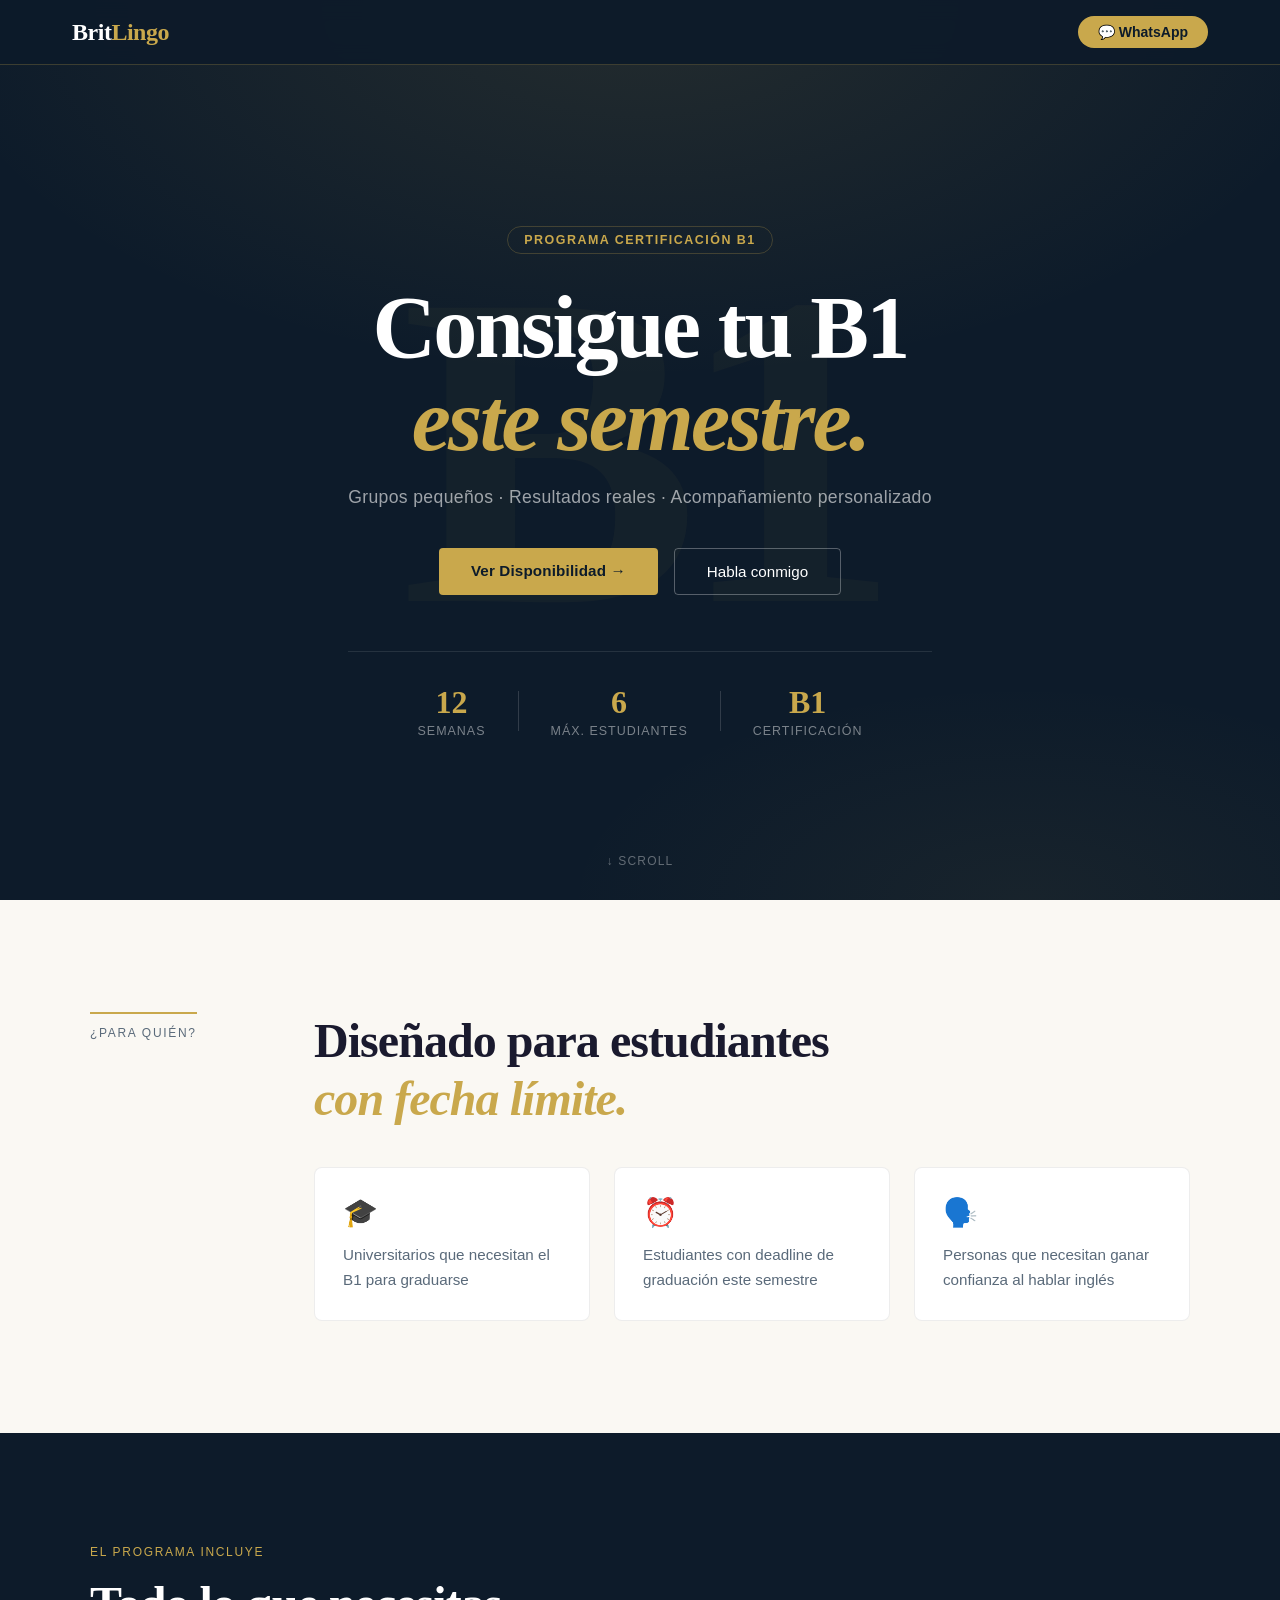
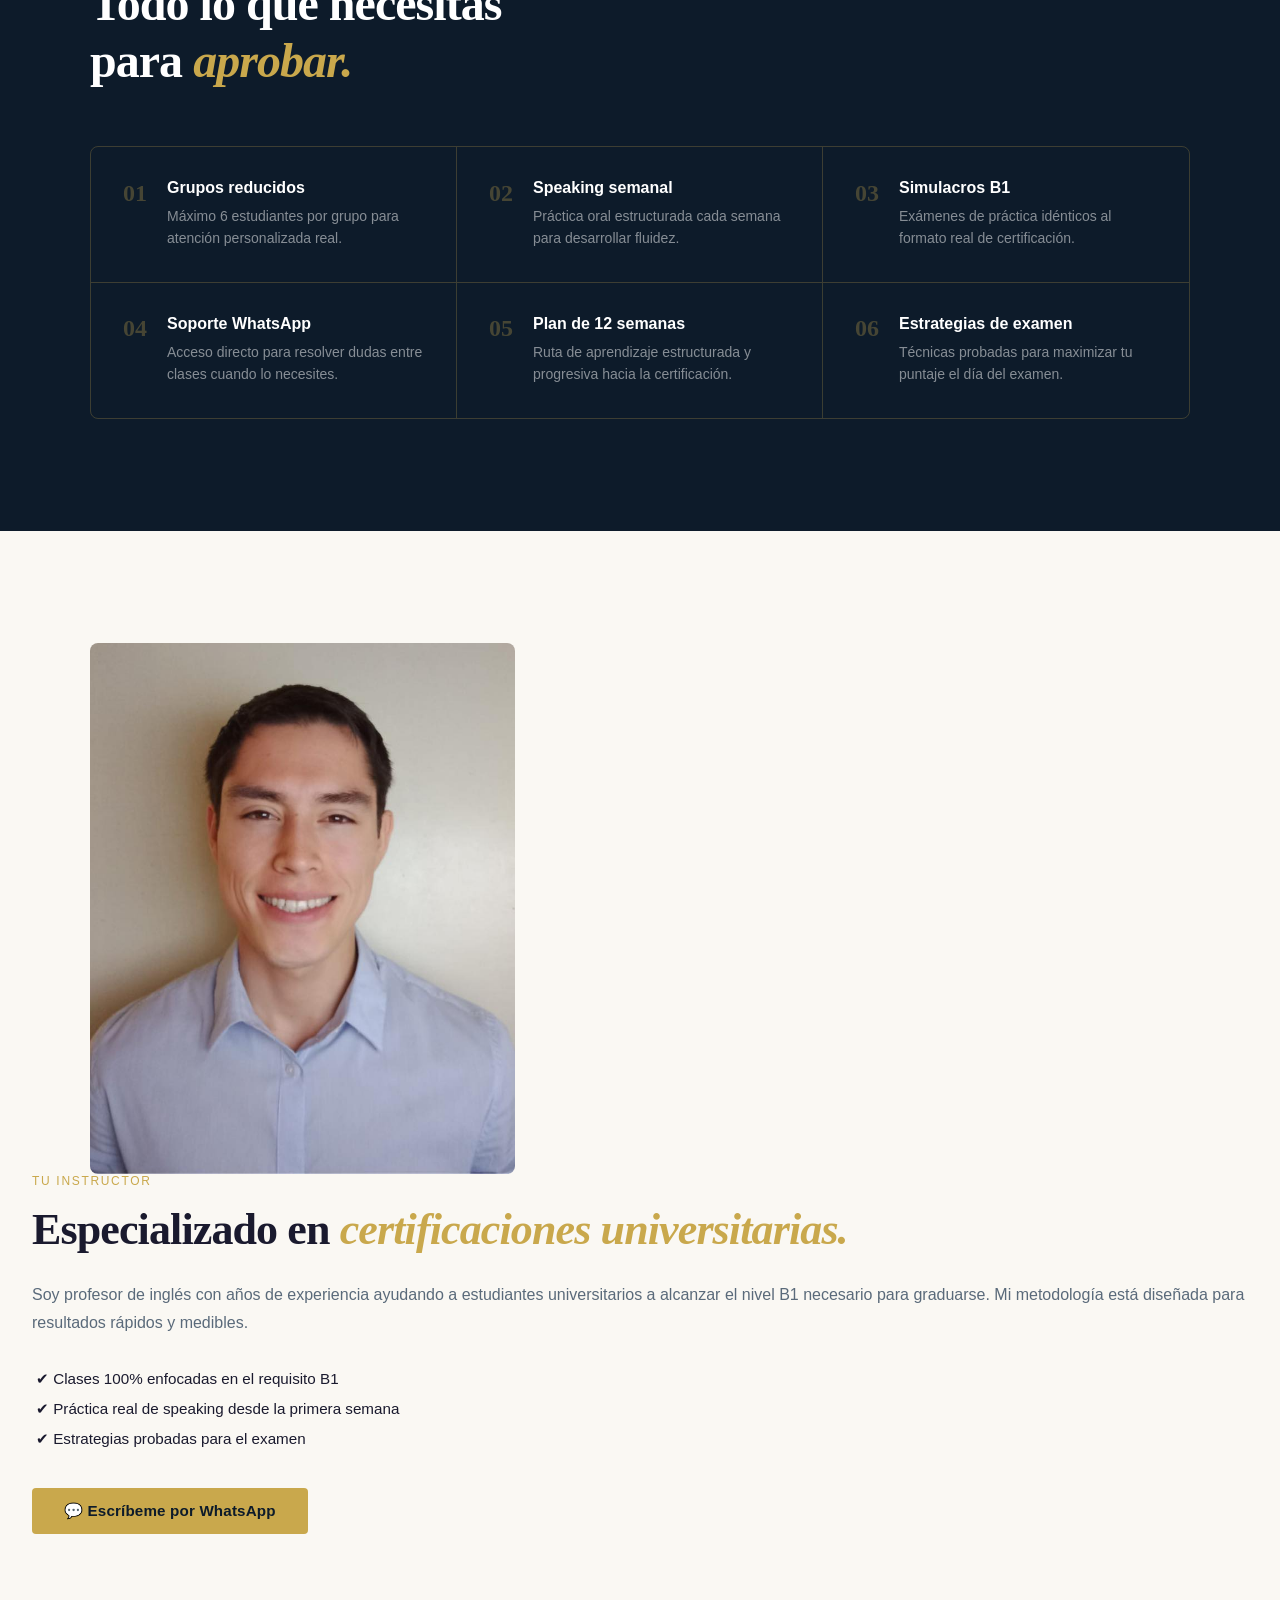
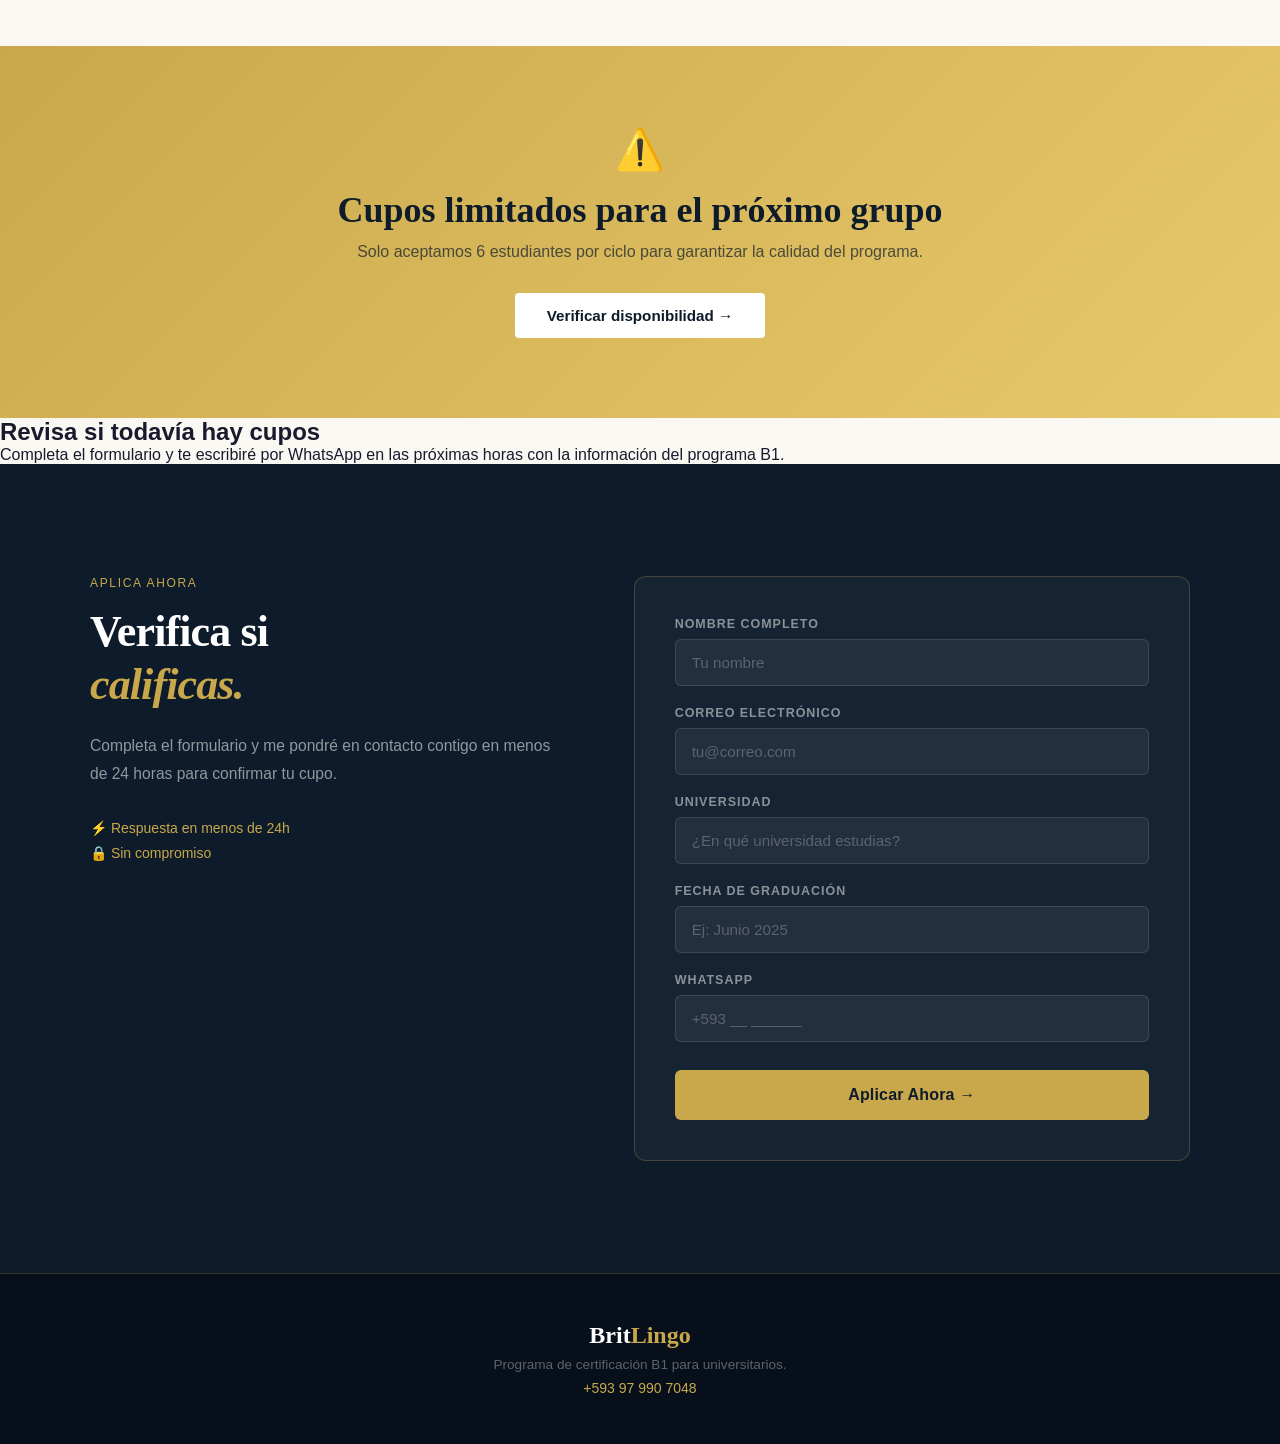
==== commit e901e9c7: "Fix HTML encoding issues in index.html" ====
--- a/index.html
+++ b/index.html
@@ -154,6 +154,11 @@
 </section>
 
 <!-- FORMULARIO -->
+  <h2 class="text-center">Revisa si todavía hay cupos</h2>
+
+<p class="text-center text-muted">
+Completa el formulario y te escribiré por WhatsApp en las próximas horas con la información del programa B1.
+</p>
 <section id="apply" class="section-form">
   <div class="form-container">
     <div class="form-left">
@@ -228,3 +233,4 @@
 </html>
 
 
+
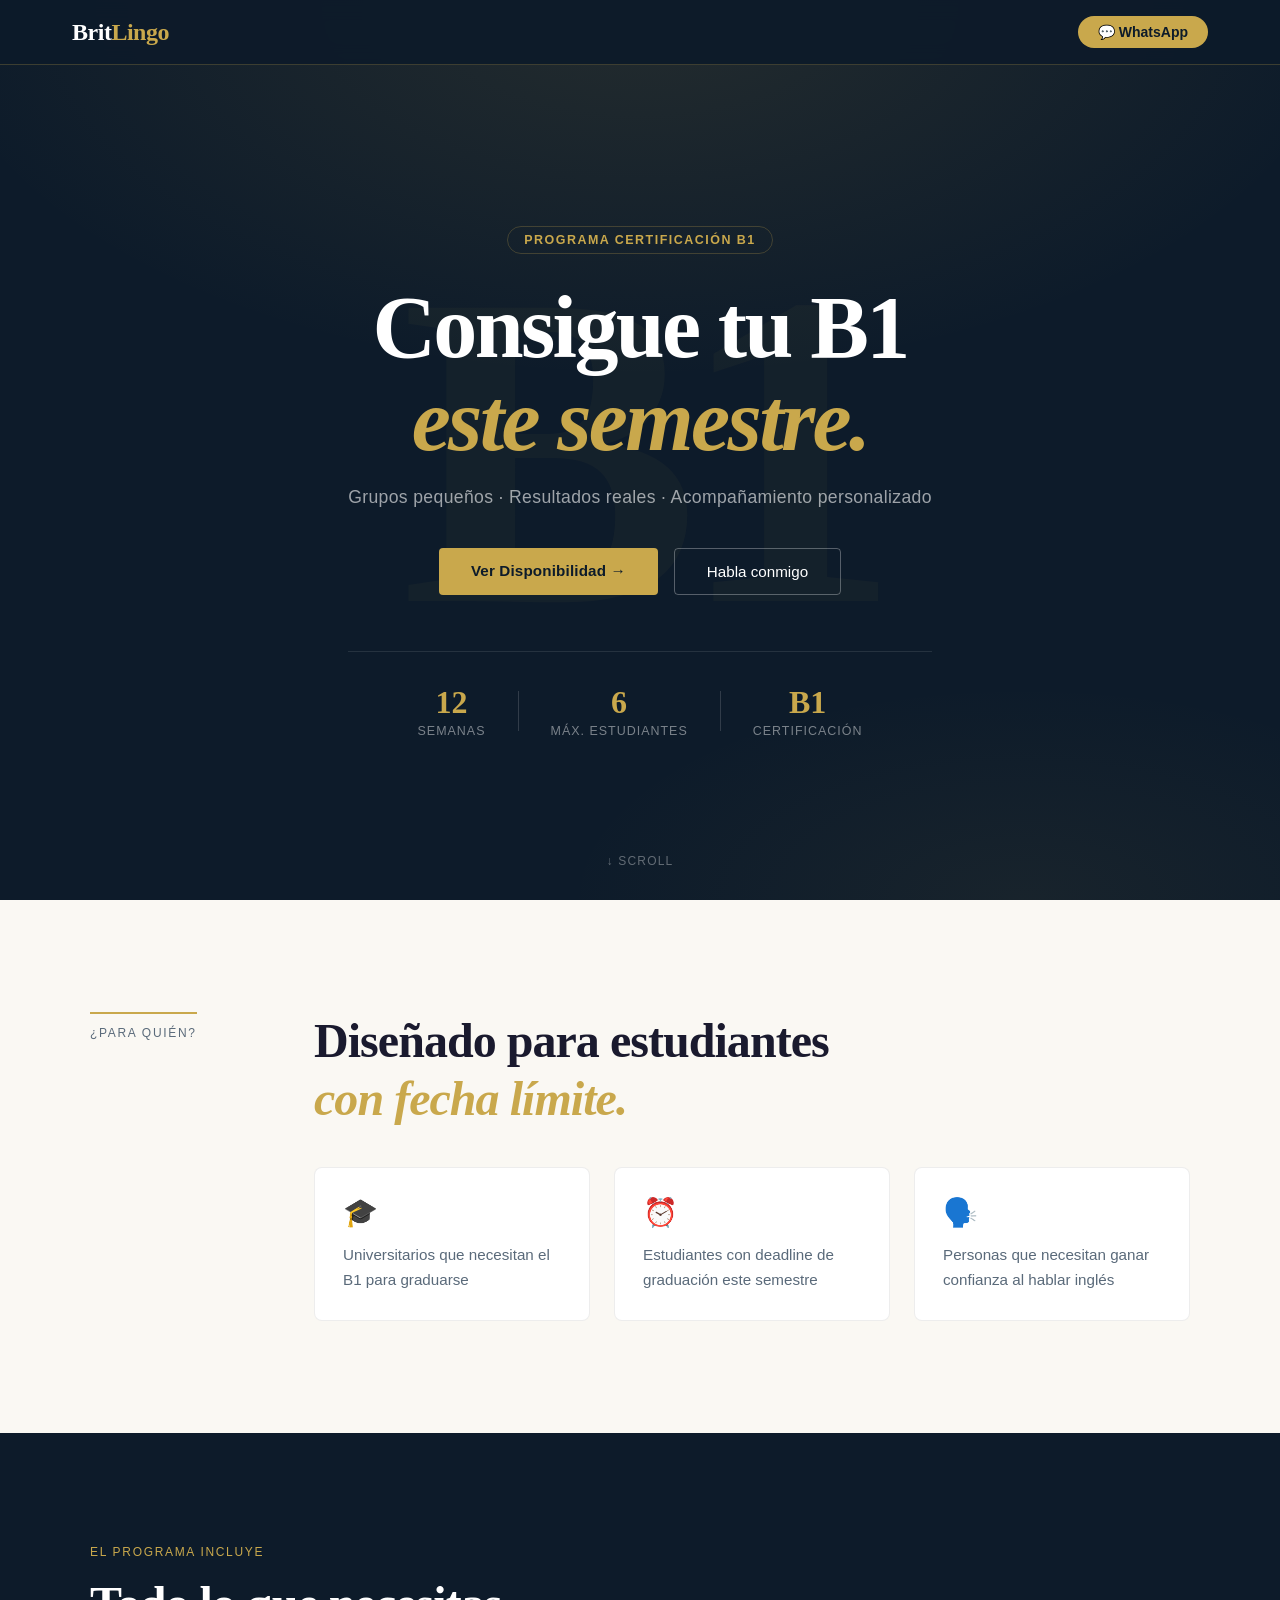
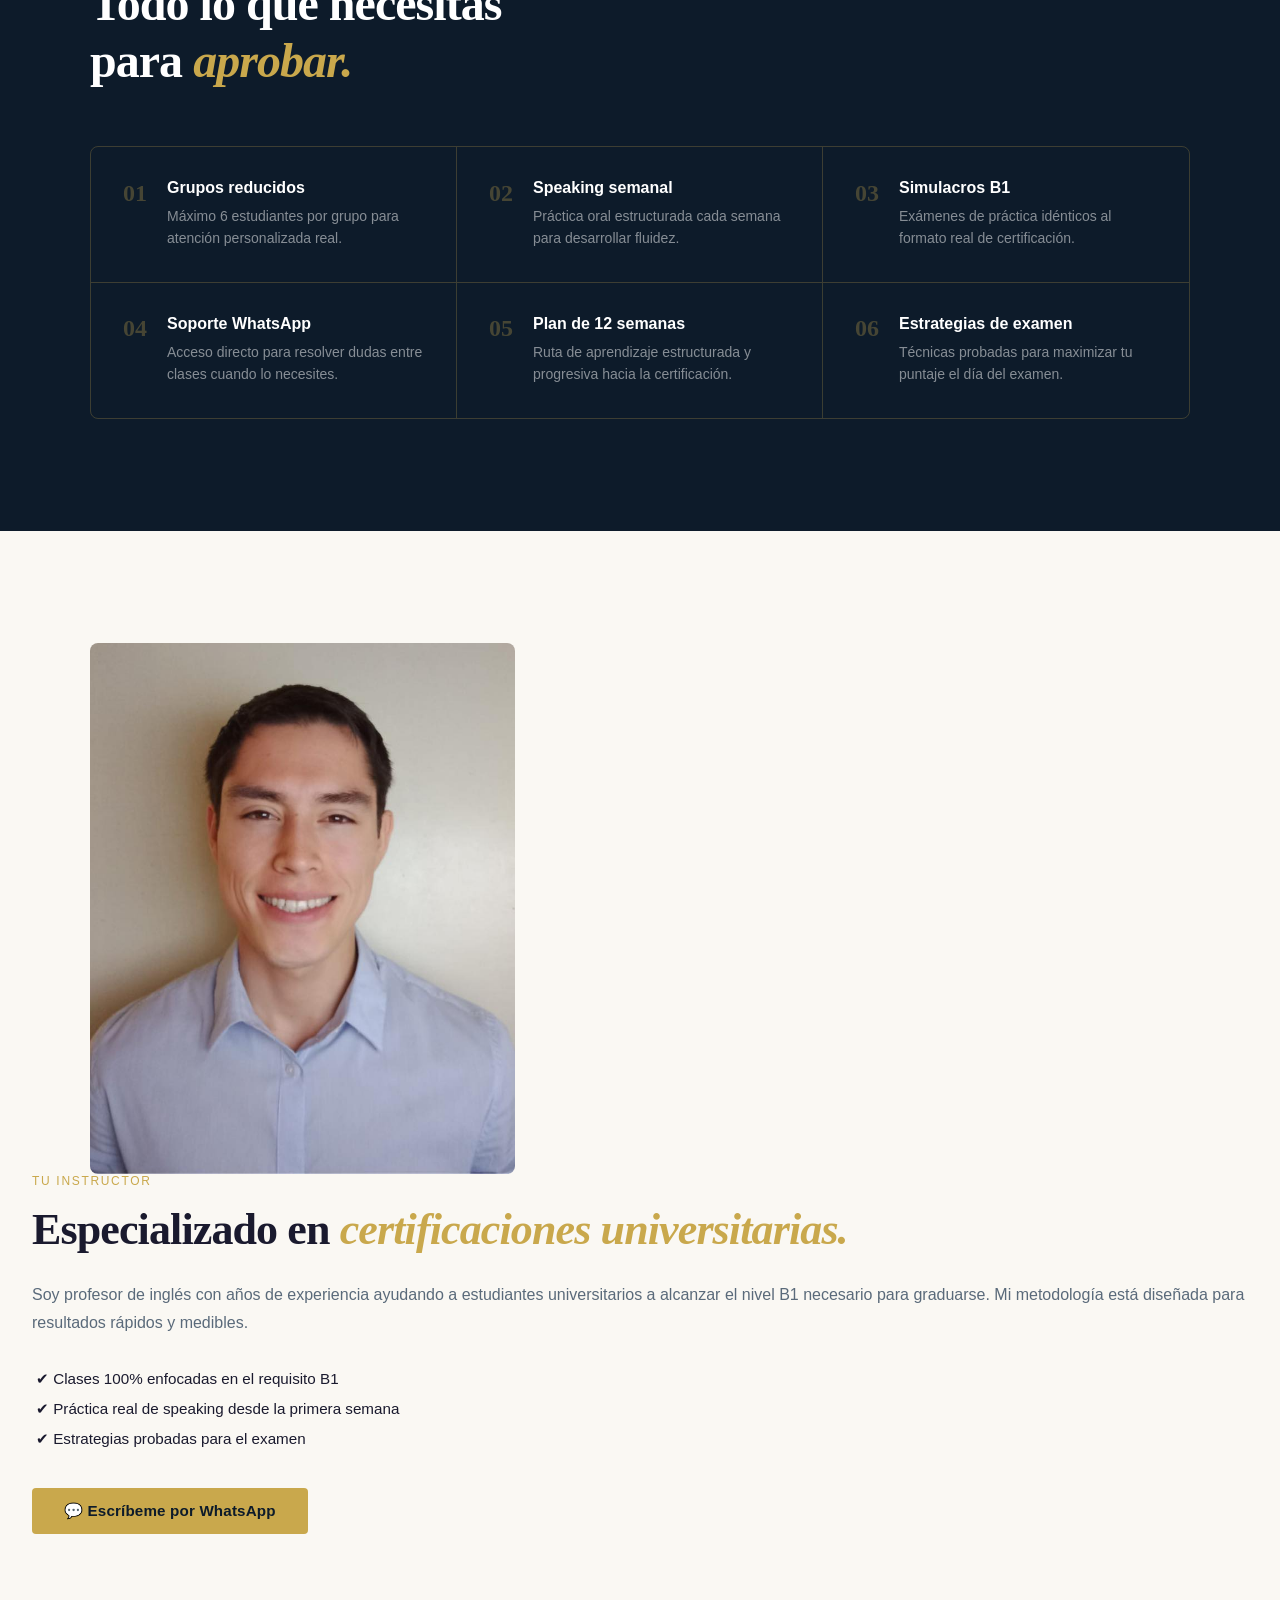
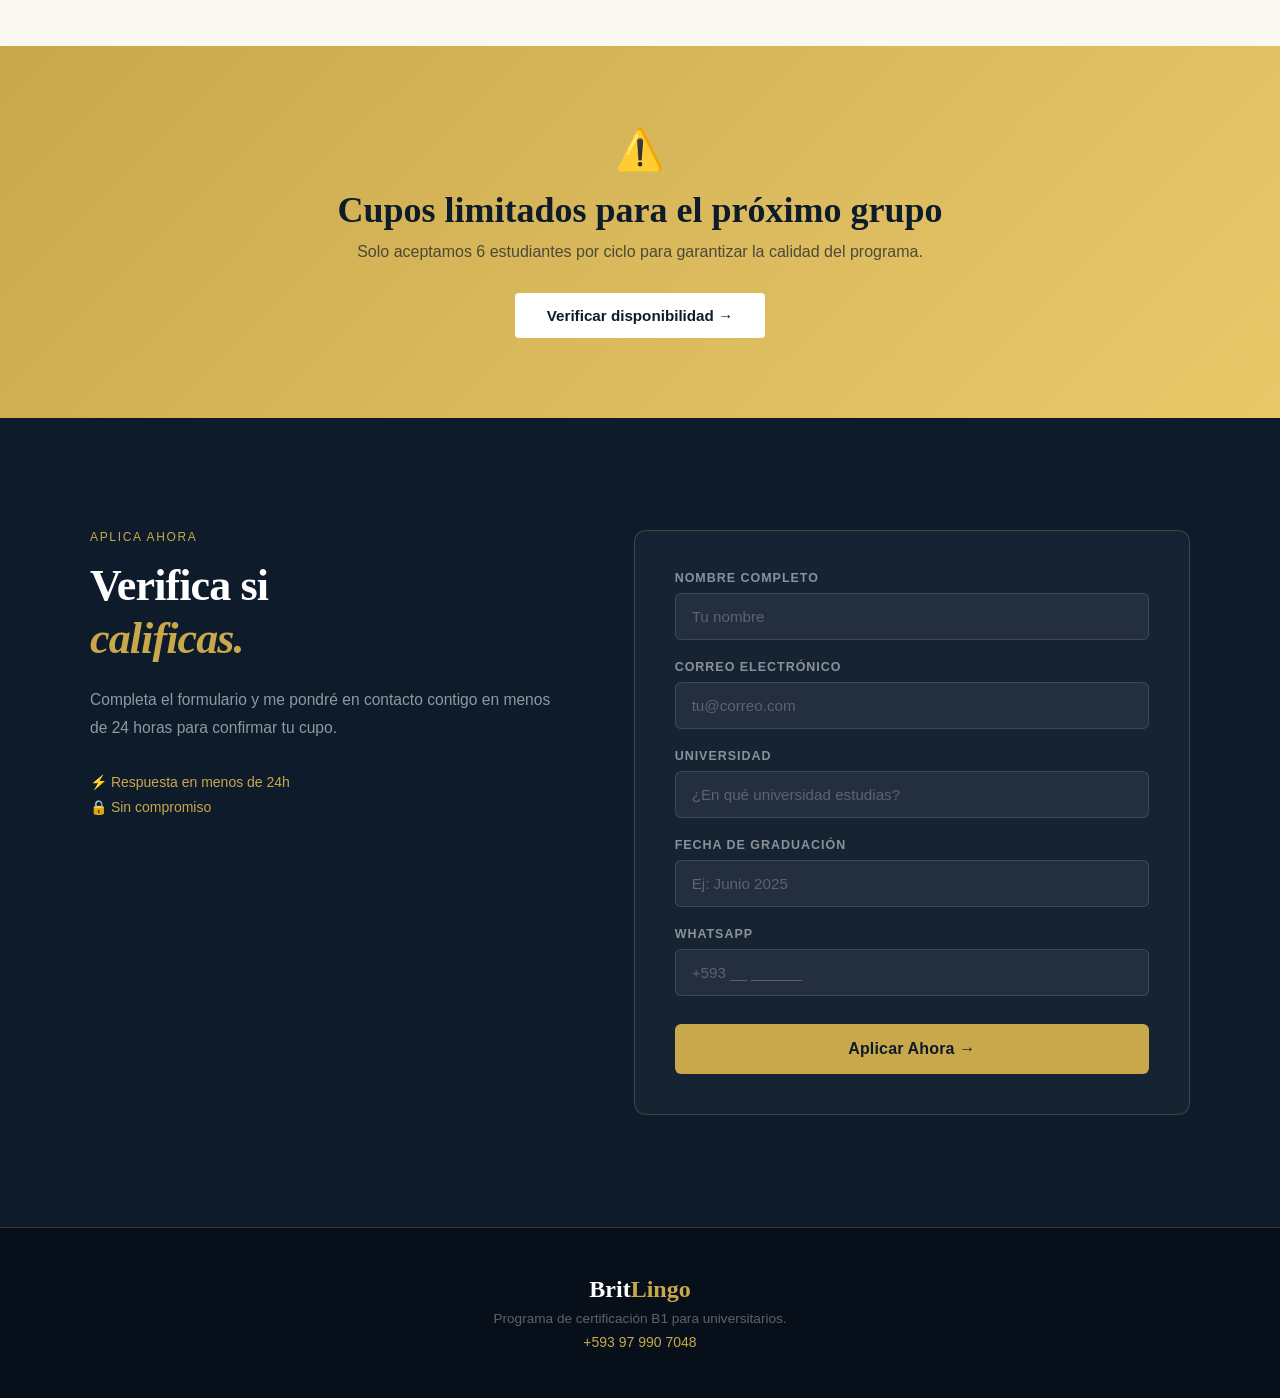
==== commit 96e1d49e: "Fix HTML formatting issues and clean up code" ====
--- a/index.html
+++ b/index.html
@@ -154,11 +154,7 @@
 </section>
 
 <!-- FORMULARIO -->
-  <h2 class="text-center">Revisa si todavía hay cupos</h2>
-
-<p class="text-center text-muted">
-Completa el formulario y te escribiré por WhatsApp en las próximas horas con la información del programa B1.
-</p>
+
 <section id="apply" class="section-form">
   <div class="form-container">
     <div class="form-left">
@@ -234,3 +230,4 @@
 
 
 
+
